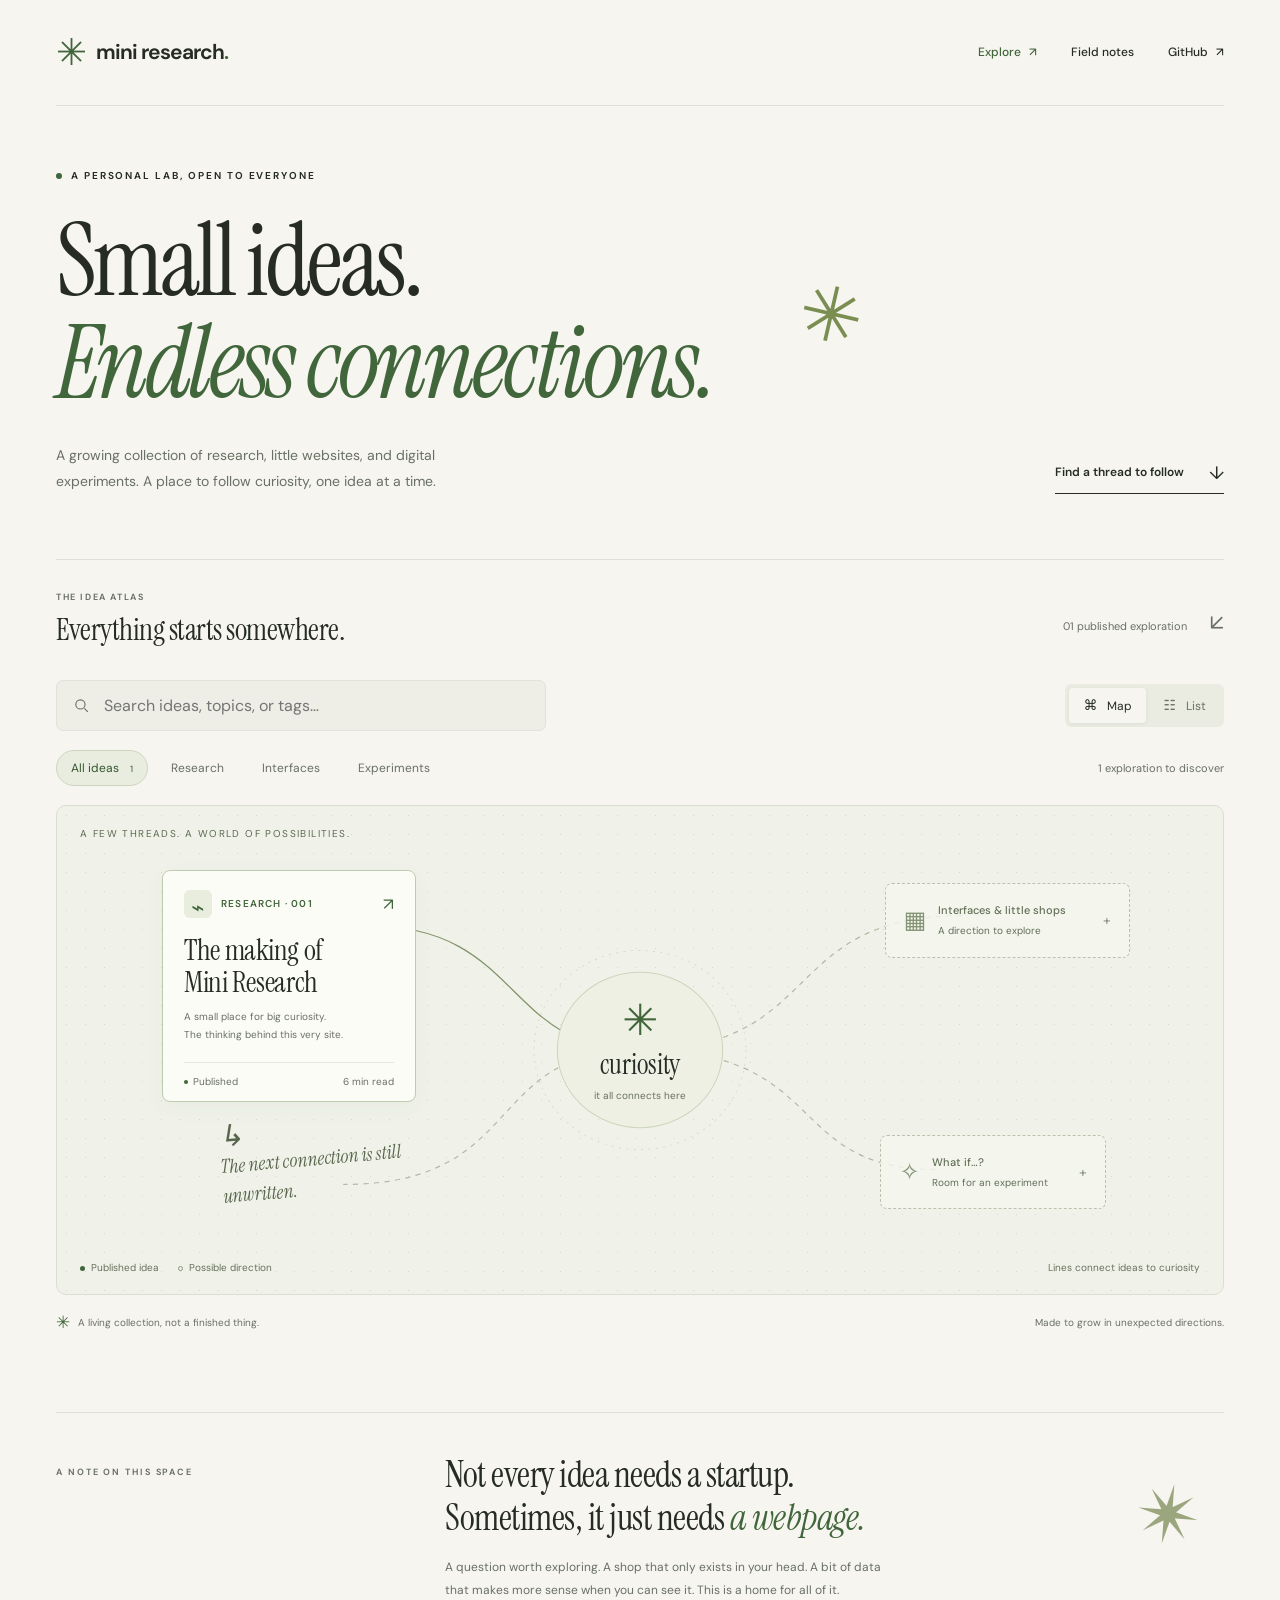
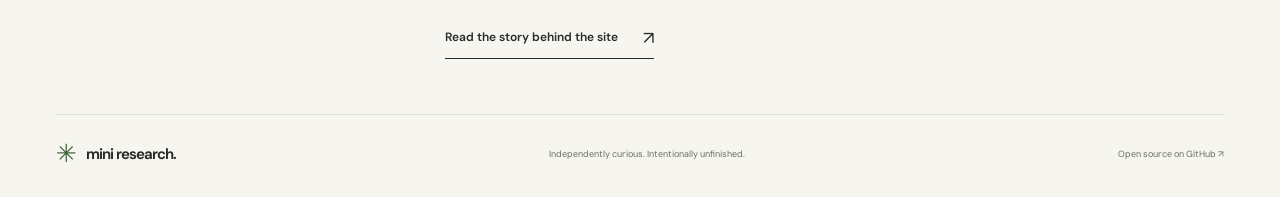
==== index.html @ 696f5e1e "Build Mini Research atlas and first field note" ====
<!doctype html>
<html lang="en">
<head>
  <meta charset="utf-8"><meta name="viewport" content="width=device-width, initial-scale=1">
  <meta name="description" content="An open field for small websites, research, and digital experiments. Follow an idea and see where it leads.">
  <meta name="theme-color" content="#f6f5ef">
  <title>Mini Research — An open field for ideas</title>
  <link rel="icon" href="assets/favicon.svg" type="image/svg+xml">
  <link rel="stylesheet" href="assets/style.css">
  <script src="assets/app.js" defer></script>
</head>
<body>
  <a class="skip-link" href="#explore">Skip to projects</a>
  <header class="site-header wrap">
    <a class="wordmark" href="./" aria-label="Mini Research home"><span class="brand-symbol" aria-hidden="true">✳</span> mini research<span class="wordmark-dot">.</span></a>
    <nav aria-label="Main navigation"><a class="active" href="#explore">Explore <span>↗</span></a><a href="research/">Field notes</a><a href="https://github.com/x-does/mini_research">GitHub <span>↗</span></a></nav>
  </header>
  <main>
    <section class="hero wrap" aria-labelledby="hero-title">
      <div class="eyebrow"><span class="status-dot"></span> A PERSONAL LAB, OPEN TO EVERYONE</div>
      <h1 id="hero-title">Small ideas.<br><em>Endless connections.</em><span class="title-star" aria-hidden="true">✳</span></h1>
      <div class="hero-bottom"><p>A growing collection of research, little websites, and digital<br class="desktop-break"> experiments. A place to follow curiosity, one idea at a time.</p><a class="text-link" href="#explore">Find a thread to follow <span>↓</span></a></div>
    </section>
    <section class="explore wrap" id="explore" aria-labelledby="explore-title">
      <div class="section-top"><div><span class="eyebrow">THE IDEA ATLAS</span><h2 id="explore-title">Everything starts somewhere.</h2></div><span class="collection-count">01 published exploration <span aria-hidden="true">↙</span></span></div>
      <div class="toolbar" hidden id="toolbar">
        <label class="search-box"><svg viewBox="0 0 24 24" aria-hidden="true"><circle cx="10.5" cy="10.5" r="6.5"/><path d="m16 16 5 5"/></svg><input id="search" type="search" placeholder="Search ideas, topics, or tags…" aria-label="Search projects"></label>
        <div class="view-switch" role="group" aria-label="Project view"><button type="button" data-view="map" aria-pressed="true"><span aria-hidden="true">⌘</span> Map</button><button type="button" data-view="list" aria-pressed="false"><span aria-hidden="true">☷</span> List</button></div>
      </div>
      <div class="filter-row" id="filters" hidden><div class="filters" role="group" aria-label="Filter by category"><button data-filter="all" aria-pressed="true">All ideas <span>1</span></button><button data-filter="research" aria-pressed="false">Research</button><button data-filter="interfaces" aria-pressed="false">Interfaces</button><button data-filter="experiments" aria-pressed="false">Experiments</button></div><span class="result-count" id="result-count" role="status" aria-live="polite">1 exploration to discover</span></div>
      <div class="atlas" id="atlas">
        <div class="map-decoration" aria-hidden="true"><svg viewBox="0 0 1100 490" preserveAspectRatio="none"><path class="connection green" d="M550 245 C420 245 440 120 292 120"/><path class="connection" d="M550 245 C725 245 680 110 855 110"/><path class="connection" d="M550 245 C730 245 685 365 830 365"/><path class="connection" d="M550 245 C400 245 445 380 270 380"/><circle cx="550" cy="245" r="78" class="orbit"/><circle cx="550" cy="245" r="100" class="orbit outer"/></svg></div>
        <div class="map-label">A FEW THREADS. A WORLD OF POSSIBILITIES.</div>
        <div class="atlas-center" aria-hidden="true"><span>✳</span><strong>curiosity</strong><small>it all connects here</small></div>
        <article class="project-node" id="project-origin" data-category="research" data-search="the making of mini research design static github pages accessibility knowledge graph origin">
          <a class="project-link" href="research/"><div class="node-heading"><span class="node-icon" aria-hidden="true">⌁</span><span class="tag">RESEARCH · 001</span><span class="node-arrow" aria-hidden="true">↗</span></div><h3>The making of<br>Mini Research</h3><p>A small place for big curiosity.<br>The thinking behind this very site.</p><div class="node-footer"><span><span class="status-dot"></span> Published</span><span>6 min read</span></div></a>
        </article>
        <div class="future-node future-interface"><span class="future-icon" aria-hidden="true">▦</span><div><strong>Interfaces & little shops</strong><span>A direction to explore</span></div><span class="future-plus" aria-hidden="true">+</span></div>
        <div class="future-node future-experiment"><span class="future-icon" aria-hidden="true">✧</span><div><strong>What if…?</strong><span>Room for an experiment</span></div><span class="future-plus" aria-hidden="true">+</span></div>
        <div class="map-note"><span aria-hidden="true">↳</span> The next connection is still unwritten.</div>
        <div class="map-legend"><span><i class="live-dot"></i> Published idea</span><span><i class="future-dot"></i> Possible direction</span><span class="legend-edge">Lines connect ideas to curiosity</span></div>
      </div>
      <div class="empty-state" id="empty-state" hidden><span aria-hidden="true">⌕</span><h3>No threads found. Yet.</h3><p id="empty-description">This corner of the atlas is still waiting for its first idea.</p><button class="text-link" id="reset" type="button">Explore all ideas <span>↗</span></button></div>
      <noscript><p class="noscript-note">The research page is ready to explore above. Enable JavaScript to search or switch views.</p></noscript>
      <div class="atlas-caption"><span><span class="tiny-star" aria-hidden="true">✳</span> A living collection, not a finished thing.</span><span>Made to grow in unexpected directions.</span></div>
    </section>
    <section class="manifesto wrap" aria-labelledby="manifesto-title"><div class="eyebrow">A NOTE ON THIS SPACE</div><div><h2 id="manifesto-title">Not every idea needs a startup.<br>Sometimes, it just needs <em>a webpage.</em></h2><p>A question worth exploring. A shop that only exists in your head. A bit of data that makes more sense when you can see it. This is a home for all of it.</p><a class="text-link" href="research/">Read the story behind the site <span>↗</span></a></div><span class="manifesto-doodle" aria-hidden="true">✴</span></section>
  </main>
  <footer class="site-footer wrap"><a class="wordmark" href="./"><span class="brand-symbol" aria-hidden="true">✳</span> mini research.</a><span>Independently curious. Intentionally unfinished.</span><a href="https://github.com/x-does/mini_research">Open source on GitHub ↗</a></footer>
</body>
</html>
---- assets/style.css ----
@import url('https://fonts.googleapis.com/css2?family=DM+Sans:wght@400;450;500;550;600;650;700&family=Instrument+Serif:ital@0;1&display=swap');

:root{--paper:#f6f5ef;--ink:#262c25;--muted:#697064;--green:#41663b;--line:#dedfd5;--soft:#eceee4;--serif:'Instrument Serif',Georgia,serif;--sans:'DM Sans',system-ui,sans-serif;color-scheme:light}
*{box-sizing:border-box}html{scroll-behavior:smooth;scroll-padding-top:24px}body{margin:0;background:var(--paper);color:var(--ink);font-family:var(--sans);font-size:14px;line-height:1.6;-webkit-font-smoothing:antialiased}a{color:inherit;text-decoration:none}button,input{font:inherit}button{cursor:pointer}button,a,input{-webkit-tap-highlight-color:transparent}button:focus-visible,a:focus-visible,input:focus-visible{outline:3px solid var(--green);outline-offset:5px}button{color:inherit}[hidden]{display:none!important}::selection{background:#d9e5b7}.wrap{width:min(1240px,calc(100% - 112px));margin-inline:auto}.skip-link{position:absolute;top:-70px;left:16px;z-index:10;padding:12px;background:var(--ink);color:white}.skip-link:focus{top:12px}.site-header{height:106px;display:flex;align-items:center;justify-content:space-between;border-bottom:1px solid var(--line)}.wordmark{display:inline-flex;align-items:center;gap:10px;font-size:21px;font-weight:650;letter-spacing:-1px}.brand-symbol{font-size:37px;color:var(--green);line-height:1}.wordmark-dot{margin-left:-10px;color:var(--green)}nav{display:flex;align-items:center;gap:34px;font-size:12px;font-weight:500}nav a{padding:8px 0}nav a:hover,nav .active{color:var(--green)}nav span{margin-left:5px}.hero{padding-top:62px;padding-bottom:65px}.eyebrow{font-size:10px;font-weight:650;letter-spacing:1.9px;display:flex;gap:9px;align-items:center}.status-dot{display:inline-block;width:6px;height:6px;border-radius:50%;background:var(--green);flex:none}.hero h1{font-family:var(--serif);font-weight:400;font-size:clamp(65px,7.8vw,108px);line-height:1.02;letter-spacing:-3.6px;margin:27px 0 28px;position:relative;width:fit-content}.hero h1 em{font-weight:400;color:var(--green)}.title-star{position:absolute;font:76px var(--sans);color:#7a8e52;right:-145px;top:55px;transform:rotate(13deg)}.hero-bottom{display:flex;justify-content:space-between;align-items:flex-end}.hero-bottom p{margin:0;color:var(--muted);font-size:14px;line-height:1.85}.text-link{font-size:12px;font-weight:600;display:inline-flex;align-items:center;gap:25px;border:0;border-bottom:1px solid var(--ink);padding:0 0 6px;background:none}.text-link span{font-size:18px;font-weight:400}.text-link:hover{color:var(--green);border-color:var(--green)}.explore{border-top:1px solid var(--line);padding-top:30px}.section-top{display:flex;justify-content:space-between;align-items:center;margin-bottom:25px}.section-top .eyebrow{font-size:9px;color:var(--muted);letter-spacing:1.6px}h2{font-family:var(--serif);font-weight:400;font-size:30px;line-height:1.2;letter-spacing:-.5px;margin:7px 0}.collection-count{font-size:11px;color:var(--muted)}.collection-count span{margin-left:20px;font-size:22px}.toolbar{display:flex;gap:20px;align-items:center;justify-content:space-between}.search-box{background:#eeeee7;border:1px solid #e1e2d9;border-radius:7px;display:flex;align-items:center;gap:12px;padding:11px 16px;max-width:490px;flex:1}.search-box svg{width:17px;height:17px;fill:none;stroke:var(--muted);stroke-width:1.6;flex:none}.search-box input{background:none;border:0;outline:none;min-width:0;width:100%;font-size:12px;color:var(--ink)}.search-box:focus-within{outline:2px solid var(--green);outline-offset:2px}.search-box input:focus-visible{outline:none}.search-box kbd{font:11px var(--sans);border:1px solid #d5d7cc;padding:0 5px;border-radius:3px;color:var(--muted)}.view-switch{display:flex;background:#eaece2;border-radius:6px;padding:4px;gap:3px}.view-switch button{border:0;background:none;padding:6px 14px;border-radius:4px;font-size:11px;color:var(--muted)}.view-switch button span{margin-right:7px;font-size:14px}.view-switch button[aria-pressed=true]{background:var(--paper);box-shadow:0 1px 4px #26301b10;color:var(--ink)}.filter-row{display:flex;justify-content:space-between;align-items:center;margin:19px 0}.filters{display:flex;gap:8px;flex-wrap:wrap}.filters button{font-size:10px;border:1px solid transparent;background:none;border-radius:30px;padding:6px 14px;color:var(--muted)}.filters button[aria-pressed=true]{border-color:#cdd5bf;background:#e9eddf;color:#35552f}.filters button:hover{background:var(--soft)}.filters button span{margin-left:8px;font-size:9px}.result-count{font-size:10px;color:var(--muted)}.atlas{height:490px;position:relative;border:1px solid #dadfd0;border-radius:10px;overflow:hidden;background-color:#f0f2e9;background-image:radial-gradient(#abb79b65 .75px,transparent .75px);background-size:19px 19px}.map-decoration{position:absolute;inset:0;pointer-events:none}.map-decoration svg{height:100%;width:100%}.connection{stroke:#b3bba7;stroke-width:1.2;fill:none;stroke-dasharray:5 5}.connection.green{stroke:#84966c;stroke-dasharray:none}.orbit{fill:#edf0e3;stroke:#cdd6bd;stroke-width:1}.orbit.outer{fill:none;stroke-dasharray:2 5;opacity:.7}.map-label{position:absolute;left:23px;top:20px;font-size:8px;letter-spacing:1.4px;color:#6e7c61}.atlas-center{position:absolute;left:50%;top:50%;transform:translate(-50%,-50%);text-align:center;width:150px;pointer-events:none}.atlas-center>span{font-size:43px;color:var(--green);line-height:1.2}.atlas-center strong{display:block;font-family:var(--serif);font-size:28px;font-weight:400;line-height:1.3}.atlas-center small{font-size:8px;color:var(--muted)}.project-node{position:absolute;left:9%;top:64px;width:254px;border:1px solid #bfcbb1;border-radius:8px;background:#fcfcf6;box-shadow:0 6px 22px #3f52280a;transition:transform .2s,box-shadow .2s;z-index:1}.project-node:hover{transform:translateY(-4px);box-shadow:0 10px 25px #3f522815}.project-link{display:block;padding:19px 21px 0;border-radius:8px}.node-heading{display:flex;align-items:center;gap:9px}.node-icon{display:inline-grid;place-items:center;width:28px;height:28px;border-radius:6px;background:#e8edde;color:var(--green);font-size:22px}.tag{color:var(--green);font-size:8px;letter-spacing:1.2px;font-weight:600}.node-arrow{margin-left:auto;font-size:17px;color:var(--green)}.project-node h3{font:29px/1.08 var(--serif);letter-spacing:-.3px;margin:17px 0 10px}.project-node p{font-size:10px;line-height:1.8;color:var(--muted);margin:0 0 18px}.node-footer{border-top:1px solid #e5e8dd;display:flex;justify-content:space-between;font-size:8px;color:var(--muted);padding:11px 0}.node-footer>span:first-child{display:flex;gap:5px;align-items:center}.node-footer .status-dot{height:4px;width:4px}.future-node{position:absolute;display:flex;align-items:center;gap:12px;background:#f6f7efcf;border:1px dashed #b9c2ad;border-radius:7px;padding:17px 18px;width:245px;color:#626f56}.future-node strong{display:block;font-size:11px;font-weight:500}.future-node div>span{display:block;font-size:8px;margin-top:3px;color:#737d6b}.future-icon{font-size:24px;color:#849374}.future-plus{margin-left:auto;color:#86927c}.future-interface{right:8%;top:77px}.future-experiment{right:10%;bottom:85px;width:226px}.map-note{position:absolute;left:14%;bottom:91px;font-family:var(--serif);font-style:italic;font-size:19px;color:#738060;transform:rotate(-5deg);max-width:215px}.map-note>span{display:block;font-size:30px;line-height:1}.map-legend{position:absolute;bottom:18px;left:23px;right:23px;display:flex;gap:19px;font-size:8px;color:#66715c}.map-legend span{display:flex;gap:6px;align-items:center}.map-legend i{height:5px;width:5px;border-radius:50%}.live-dot{background:var(--green)}.future-dot{border:1px solid #879778}.map-legend .legend-edge{margin-left:auto}.atlas-caption{display:flex;justify-content:space-between;align-items:center;font-size:10px;color:var(--muted);margin-top:14px}.atlas-caption>span:first-child{display:flex;align-items:center;gap:8px}.tiny-star{font-size:17px;color:var(--green)}.atlas.list-view{height:auto;min-height:170px;background:none;border:0;overflow:visible}.list-view .map-decoration,.list-view .map-label,.list-view .atlas-center,.list-view .future-node,.list-view .map-note,.list-view .map-legend{display:none}.list-view .project-node{position:relative;inset:auto;width:100%;max-width:none}.list-view .project-link{padding:22px 25px;display:grid;grid-template-columns:180px 1fr 1fr;column-gap:20px;align-items:center}.list-view .project-node h3{font-size:28px;margin:0}.list-view .project-node p{margin:0}.list-view .node-footer{grid-column:2/4;margin-top:14px}.empty-state{padding:60px 20px;text-align:center;background:var(--soft);border-radius:9px;border:1px solid var(--line)}.empty-state>span{font-size:36px;color:var(--green)}.empty-state h3{font:32px var(--serif);margin:8px}.empty-state p{color:var(--muted);font-size:12px;margin-bottom:20px}.manifesto{margin-top:75px;padding:40px 0 55px;border-top:1px solid var(--line);display:grid;grid-template-columns:1fr 2fr;position:relative}.manifesto>.eyebrow{align-self:start;margin-top:12px;font-size:9px;color:var(--muted)}.manifesto h2{font-size:36px;line-height:1.2;margin:0 0 17px}.manifesto h2 em{color:var(--green)}.manifesto p{font-size:12px;color:var(--muted);max-width:440px;line-height:1.9;margin-bottom:22px}.manifesto-doodle{position:absolute;right:22px;top:39px;font-size:80px;color:#9ba67f;transform:rotate(12deg)}.site-footer{border-top:1px solid var(--line);padding:26px 0 31px;display:flex;align-items:center;justify-content:space-between;color:var(--muted);font-size:9px}.site-footer .wordmark{font-size:15px;color:var(--ink)}.site-footer .brand-symbol{font-size:25px}.noscript-note{font-size:12px;color:var(--muted)}
/* Field notes */
.article-header{max-width:820px;padding-top:45px}.breadcrumb{font-size:11px;color:var(--muted);display:flex;gap:12px;margin-bottom:45px}.breadcrumb a{text-decoration:underline;text-underline-offset:4px}.article-header h1{font:clamp(52px,6vw,83px)/1.04 var(--serif);letter-spacing:-2px;margin:20px 0}.article-header h1 em{color:var(--green)}.article-deck{font-size:17px;line-height:1.8;color:var(--muted);max-width:650px}.article-meta{display:flex;gap:18px;align-items:center;font-size:10px;color:var(--muted);padding:15px 0 30px;border-bottom:1px solid var(--line)}.article-layout{display:grid;grid-template-columns:210px minmax(0,700px);gap:65px;padding:45px 0 65px}.toc{font-size:11px;position:sticky;top:30px;align-self:start}.toc strong{font-size:9px;letter-spacing:1.3px;display:block;margin-bottom:15px}.toc a{display:block;color:var(--muted);padding:6px 0}.toc a:hover{color:var(--green)}.prose{font-size:14px;line-height:1.95}.prose section{margin-bottom:38px;scroll-margin-top:30px}.prose h2{font-size:35px;margin:0 0 15px}.prose h3{font-size:15px;margin:22px 0 6px}.prose p{color:#555f50;margin:0 0 16px}.prose a{color:var(--green);text-decoration:underline;text-underline-offset:3px}.prose ul,.prose ol{padding-left:21px;color:#555f50}.prose li{padding-left:3px;margin:7px 0}.prose code{font-size:12px;background:#e9ecdf;padding:3px 5px;border-radius:3px;overflow-wrap:anywhere}.note-box{padding:22px 25px;background:#e9edde;border-left:3px solid #788d56;border-radius:0 7px 7px 0;margin:25px 0}.note-box .eyebrow{margin-bottom:10px}.note-box p:last-child{margin-bottom:0}.decision-grid{display:grid;grid-template-columns:1fr 1fr;gap:13px;margin:24px 0}.decision-grid>div{border:1px solid var(--line);border-radius:7px;padding:18px}.decision-grid h3{margin:0 0 7px}.decision-grid p{font-size:12px;margin:0}.article-end{border-top:1px solid var(--line);padding-top:25px;margin-top:35px}.article-end .text-link{text-decoration:none}
.map-label{color:#5c6a50;font-size:10px}.future-node div>span{color:#626e58;font-size:10px}.map-note{color:#58664b}.atlas-center small{font-size:10px}.tag,.node-footer,.map-legend{font-size:10px}
@media(min-width:1500px){.hero{padding-top:75px}.hero h1{font-size:115px}}
@media(max-width:1050px){.wrap{width:calc(100% - 64px)}.title-star{right:-100px;font-size:60px}.project-node{left:5%;width:235px}.future-interface{right:4%;width:220px}.future-experiment{right:5%;width:210px}.atlas-center{left:51%}.manifesto-doodle{display:none}.article-layout{grid-template-columns:170px minmax(0,1fr);gap:35px}}
@media(max-width:760px){.wrap{width:calc(100% - 40px)}.site-header{height:80px}.wordmark{font-size:18px}.brand-symbol{font-size:30px}nav{gap:19px;font-size:10px}nav a:first-child{display:none}.hero{padding-top:42px;padding-bottom:40px}.eyebrow{font-size:8px;letter-spacing:1.4px}.hero h1{font-size:clamp(52px,9.5vw,72px);letter-spacing:-2px;margin:24px 0}.title-star{font-size:37px;right:-45px;top:5px}.hero-bottom{display:block}.hero-bottom p{font-size:12px}.hero-bottom .text-link{margin-top:22px}.desktop-break{display:none}.section-top{align-items:flex-end;gap:15px}.section-top h2{font-size:27px}.collection-count{font-size:9px;max-width:90px;text-align:right}.collection-count span{display:none}.search-box{max-width:none;padding:10px 12px}.search-box kbd{display:none}.view-switch button{padding:5px 10px}.view-switch button span{display:none}.toolbar{gap:10px}.filter-row{display:block}.filters{gap:0}.filters button{padding:6px 11px}.result-count{display:block;margin-top:12px}.atlas{height:650px}.map-decoration{display:none}.atlas-center{left:50%;top:50%;background:#e5ebd8;border:1px solid #c6d0b6;border-radius:50%;width:135px;height:135px;padding-top:10px}.atlas-center:before,.atlas-center:after{content:'';position:absolute;width:1px;height:60px;background:#acbb95;left:50%;bottom:100%;z-index:-1}.atlas-center:after{bottom:auto;top:100%}.project-node{left:50%;top:51px;transform:translateX(-50%);width:255px}.project-node:hover{transform:translate(-50%,-3px)}.project-node h3{font-size:26px;margin:10px 0}.project-node p{margin-bottom:10px}.future-interface{top:auto;bottom:102px;right:auto;left:50%;transform:translateX(-50%);width:255px;padding:12px 15px}.future-experiment{bottom:32px;right:auto;left:50%;transform:translateX(-50%);width:255px;padding:12px 15px}.map-label{font-size:7px;left:15px;top:16px}.map-note,.map-legend{display:none}.atlas-caption{font-size:9px}.atlas-caption>span:last-child{display:none}.list-view .project-node{left:auto;transform:none}.list-view .project-node:hover{transform:translateY(-3px)}.list-view .project-link{display:block;padding:20px}.list-view .project-node h3{margin:12px 0}.list-view .node-footer{margin-top:15px}.manifesto{margin-top:45px;display:block;padding-top:25px;padding-bottom:35px}.manifesto>.eyebrow{margin-bottom:20px}.manifesto h2{font-size:31px}.site-footer{gap:20px;flex-wrap:wrap}.site-footer>span{order:3;flex-basis:100%}.article-header{padding-top:25px}.breadcrumb{margin-bottom:30px}.article-header h1{font-size:55px}.article-deck{font-size:15px}.article-layout{display:block;padding-top:25px}.toc{position:static;border-bottom:1px solid var(--line);padding-bottom:20px;margin-bottom:30px}.toc a{display:inline-block;margin-right:17px}.prose h2{font-size:31px}.decision-grid{grid-template-columns:1fr}}
@media(max-width:760px){.map-label{font-size:9px}}
@media(max-width:480px){.hero h1{font-size:10vw;letter-spacing:-1.3px}.title-star{right:-29px;font-size:27px;top:0}.wordmark{font-size:16px}.site-header nav{gap:14px}.search-box input{font-size:11px}.view-switch button{padding:6px 8px}.section-top h2{font-size:25px}.article-header h1{font-size:47px}}
.filters button{font-size:12px;min-height:36px}.view-switch button{font-size:12px;min-height:34px}.search-box input{font-size:16px}.result-count{font-size:11px}
@media(prefers-reduced-motion:reduce){html{scroll-behavior:auto}*,*:before,*:after{transition:none!important}}
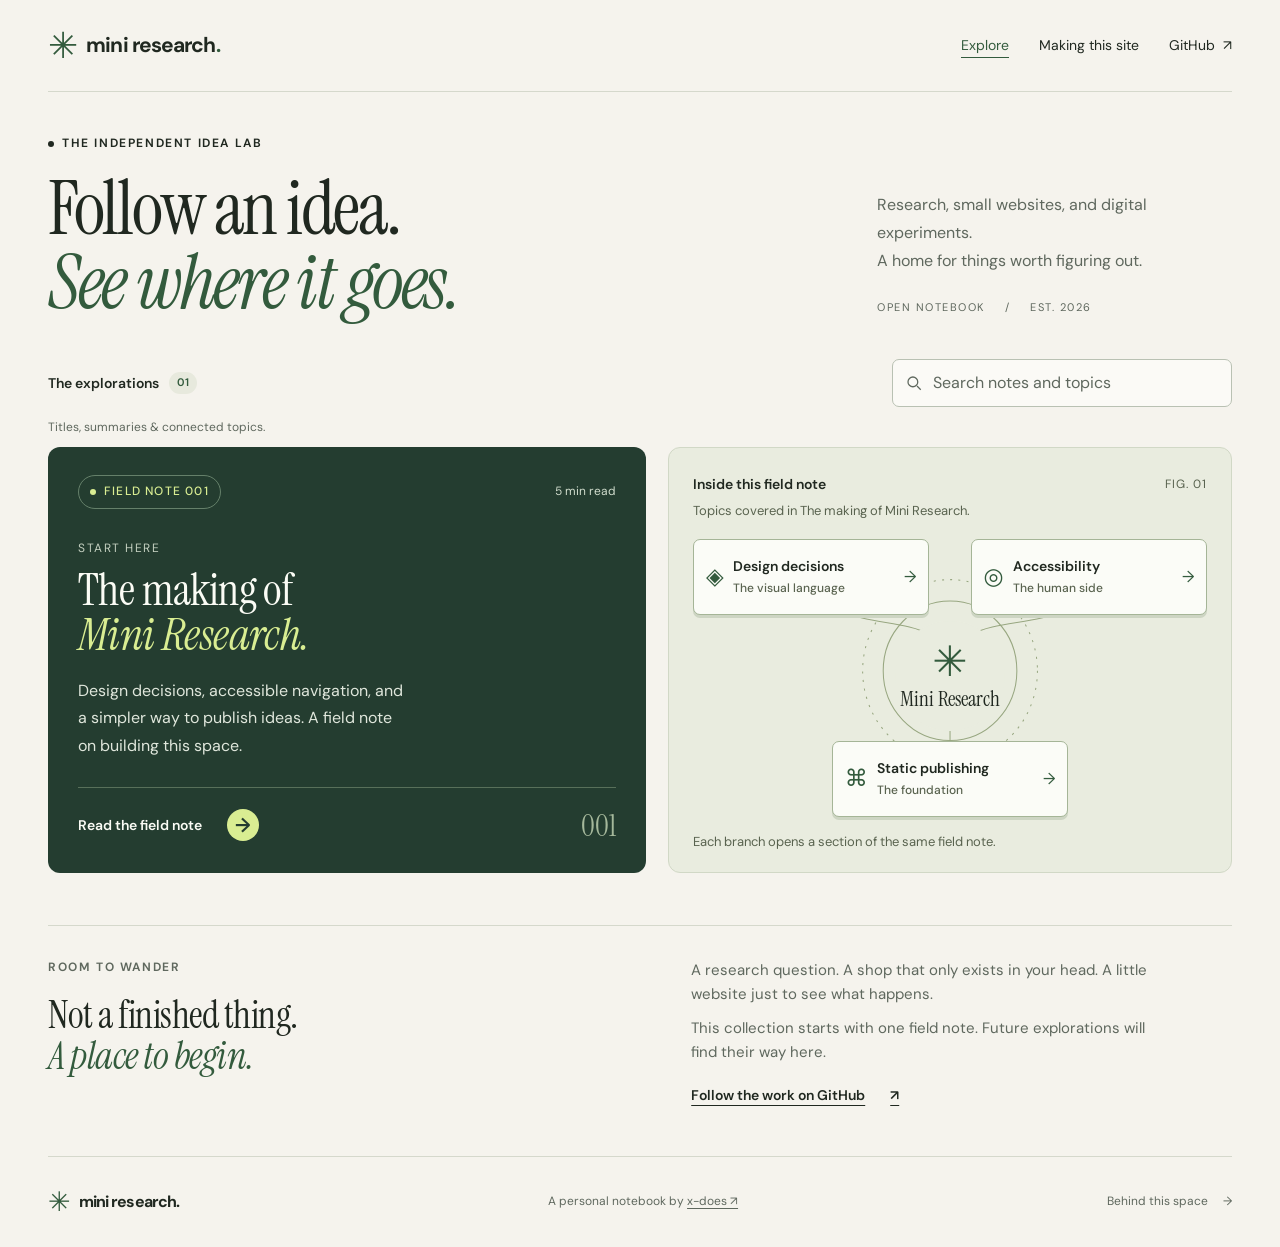
==== commit d649aba4: "Redesign exploration landing and connected reading experience" ====
--- a/index.html
+++ b/index.html
@@ -1,51 +1,58 @@
 <!doctype html>
 <html lang="en">
 <head>
-  <meta charset="utf-8"><meta name="viewport" content="width=device-width, initial-scale=1">
-  <meta name="description" content="An open field for small websites, research, and digital experiments. Follow an idea and see where it leads.">
-  <meta name="theme-color" content="#f6f5ef">
-  <title>Mini Research — An open field for ideas</title>
+  <meta charset="utf-8">
+  <meta name="viewport" content="width=device-width, initial-scale=1">
+  <meta name="description" content="A personal collection of research, small websites, and digital experiments. Start with the story of how this space was built.">
+  <meta name="theme-color" content="#f5f3ed">
+  <title>Mini Research — Follow an idea.</title>
   <link rel="icon" href="assets/favicon.svg" type="image/svg+xml">
   <link rel="stylesheet" href="assets/style.css">
   <script src="assets/app.js" defer></script>
 </head>
 <body>
-  <a class="skip-link" href="#explore">Skip to projects</a>
+  <a class="skip-link" href="#explore">Skip to explorations</a>
   <header class="site-header wrap">
-    <a class="wordmark" href="./" aria-label="Mini Research home"><span class="brand-symbol" aria-hidden="true">✳</span> mini research<span class="wordmark-dot">.</span></a>
-    <nav aria-label="Main navigation"><a class="active" href="#explore">Explore <span>↗</span></a><a href="research/">Field notes</a><a href="https://github.com/x-does/mini_research">GitHub <span>↗</span></a></nav>
+    <a class="wordmark" href="./" aria-label="Mini Research home"><span class="brand-symbol" aria-hidden="true">✳</span> mini research<span class="brand-period">.</span></a>
+    <nav aria-label="Main navigation"><a href="#explore" aria-current="page">Explore</a><a href="research/">Making this site</a><a class="github-link" href="https://github.com/x-does/mini_research">GitHub <span aria-hidden="true">↗</span></a></nav>
   </header>
   <main>
     <section class="hero wrap" aria-labelledby="hero-title">
-      <div class="eyebrow"><span class="status-dot"></span> A PERSONAL LAB, OPEN TO EVERYONE</div>
-      <h1 id="hero-title">Small ideas.<br><em>Endless connections.</em><span class="title-star" aria-hidden="true">✳</span></h1>
-      <div class="hero-bottom"><p>A growing collection of research, little websites, and digital<br class="desktop-break"> experiments. A place to follow curiosity, one idea at a time.</p><a class="text-link" href="#explore">Find a thread to follow <span>↓</span></a></div>
+      <div><p class="eyebrow"><span class="status-dot"></span> THE INDEPENDENT IDEA LAB</p><h1 id="hero-title">Follow an idea.<br><em>See where it goes.</em></h1></div>
+      <div class="hero-aside"><p>Research, small websites, and digital experiments.<span class="hero-extra"><br> A home for things worth figuring out.</span></p><span class="edition">OPEN NOTEBOOK <span aria-hidden="true">/</span> EST. 2026</span></div>
     </section>
     <section class="explore wrap" id="explore" aria-labelledby="explore-title">
-      <div class="section-top"><div><span class="eyebrow">THE IDEA ATLAS</span><h2 id="explore-title">Everything starts somewhere.</h2></div><span class="collection-count">01 published exploration <span aria-hidden="true">↙</span></span></div>
-      <div class="toolbar" hidden id="toolbar">
-        <label class="search-box"><svg viewBox="0 0 24 24" aria-hidden="true"><circle cx="10.5" cy="10.5" r="6.5"/><path d="m16 16 5 5"/></svg><input id="search" type="search" placeholder="Search ideas, topics, or tags…" aria-label="Search projects"></label>
-        <div class="view-switch" role="group" aria-label="Project view"><button type="button" data-view="map" aria-pressed="true"><span aria-hidden="true">⌘</span> Map</button><button type="button" data-view="list" aria-pressed="false"><span aria-hidden="true">☷</span> List</button></div>
+      <div class="collection-bar"><h2 id="explore-title">The explorations <span class="count-badge">01</span></h2><div class="search-controls" id="search-controls" role="search" aria-label="Search explorations" hidden><div class="search-box"><svg viewBox="0 0 24 24" aria-hidden="true"><circle cx="10.5" cy="10.5" r="6.5"/><path d="m16 16 5 5"/></svg><label class="sr-only" for="search">Search notes and topics</label><input id="search" type="search" placeholder="Search notes and topics" autocomplete="off" aria-controls="results section-results"><button id="clear-search" type="button" hidden aria-label="Clear search">×</button></div></div></div>
+      <p class="search-status" id="result-count" role="status" aria-live="polite" hidden></p>
+      <p class="search-scope" id="search-scope" hidden>Titles, summaries & connected topics.</p>
+      <nav class="section-results" id="section-results" aria-label="Matching sections" hidden></nav>
+      <div class="feature-layout" id="results">
+        <article class="project-card" data-search="making mini research design decisions accessibility keyboard navigation static publishing github pages site architecture" id="project-origin">
+          <a class="feature-link" href="research/" aria-labelledby="feature-title" aria-describedby="feature-description feature-action">
+            <div class="feature-top"><span class="pill"><span class="status-dot"></span> FIELD NOTE 001</span><span class="feature-time">5 min read</span></div>
+            <div class="feature-content"><span class="feature-kicker">START HERE</span><h3 id="feature-title">The making of<br><em>Mini Research.</em></h3><p id="feature-description">Design decisions, accessible navigation, and a simpler way to publish ideas. A field note on building this space.</p></div>
+            <div class="feature-bottom"><span id="feature-action">Read the field note <span aria-hidden="true">→</span></span><span class="feature-number" aria-hidden="true">001</span></div>
+            <svg class="feature-art" viewBox="0 0 260 260" aria-hidden="true"><g fill="none" stroke="currentColor"><circle cx="130" cy="130" r="100"/><ellipse cx="130" cy="130" rx="100" ry="38" transform="rotate(-40 130 130)"/><ellipse cx="130" cy="130" rx="100" ry="38" transform="rotate(40 130 130)"/><ellipse cx="130" cy="130" rx="38" ry="100"/><path d="M30 130h200M130 30v200"/></g><circle cx="130" cy="130" r="9" fill="currentColor"/></svg>
+          </a>
+        </article>
+        <aside class="topic-map" aria-labelledby="map-title">
+          <div class="map-heading"><h3 id="map-title">Inside this field note</h3><span class="map-index" aria-hidden="true">FIG. 01</span></div>
+          <p class="map-description" id="topic-context">Topics covered in The making of Mini Research.</p>
+          <div class="topic-canvas">
+            <svg class="map-lines" viewBox="0 0 500 280" preserveAspectRatio="none" aria-hidden="true"><path d="M250 135 C250 65 125 115 125 45M250 135 C250 65 380 115 380 45M250 135 V225"/><circle cx="250" cy="135" r="65"/><circle cx="250" cy="135" r="85" stroke-dasharray="2 6"/></svg>
+            <a class="topic-node topic-design" href="research/#decisions" data-project="project-origin" data-search="design decisions visual language typography fonts contrast interface" aria-describedby="topic-context"><span class="topic-icon" aria-hidden="true">◈</span><span>Design decisions<small>The visual language</small></span><span class="topic-arrow" aria-hidden="true">→</span></a>
+            <a class="topic-node topic-access" href="research/#accessibility" data-project="project-origin" data-search="accessibility human side keyboard navigation focus search reduced motion" aria-describedby="topic-context"><span class="topic-icon" aria-hidden="true">◎</span><span>Accessibility<small>The human side</small></span><span class="topic-arrow" aria-hidden="true">→</span></a>
+            <div class="map-center" aria-hidden="true"><span>✳</span><strong>Mini Research</strong></div>
+            <a class="topic-node topic-publish" href="research/#foundation" data-project="project-origin" data-search="static publishing foundation github pages hosting html css javascript architecture" aria-describedby="topic-context"><span class="topic-icon" aria-hidden="true">⌘</span><span>Static publishing<small>The foundation</small></span><span class="topic-arrow" aria-hidden="true">→</span></a>
+          </div>
+          <p class="map-caption" id="map-caption"><span aria-hidden="true">↳</span> Each branch opens a section of the same field note.</p>
+        </aside>
       </div>
-      <div class="filter-row" id="filters" hidden><div class="filters" role="group" aria-label="Filter by category"><button data-filter="all" aria-pressed="true">All ideas <span>1</span></button><button data-filter="research" aria-pressed="false">Research</button><button data-filter="interfaces" aria-pressed="false">Interfaces</button><button data-filter="experiments" aria-pressed="false">Experiments</button></div><span class="result-count" id="result-count" role="status" aria-live="polite">1 exploration to discover</span></div>
-      <div class="atlas" id="atlas">
-        <div class="map-decoration" aria-hidden="true"><svg viewBox="0 0 1100 490" preserveAspectRatio="none"><path class="connection green" d="M550 245 C420 245 440 120 292 120"/><path class="connection" d="M550 245 C725 245 680 110 855 110"/><path class="connection" d="M550 245 C730 245 685 365 830 365"/><path class="connection" d="M550 245 C400 245 445 380 270 380"/><circle cx="550" cy="245" r="78" class="orbit"/><circle cx="550" cy="245" r="100" class="orbit outer"/></svg></div>
-        <div class="map-label">A FEW THREADS. A WORLD OF POSSIBILITIES.</div>
-        <div class="atlas-center" aria-hidden="true"><span>✳</span><strong>curiosity</strong><small>it all connects here</small></div>
-        <article class="project-node" id="project-origin" data-category="research" data-search="the making of mini research design static github pages accessibility knowledge graph origin">
-          <a class="project-link" href="research/"><div class="node-heading"><span class="node-icon" aria-hidden="true">⌁</span><span class="tag">RESEARCH · 001</span><span class="node-arrow" aria-hidden="true">↗</span></div><h3>The making of<br>Mini Research</h3><p>A small place for big curiosity.<br>The thinking behind this very site.</p><div class="node-footer"><span><span class="status-dot"></span> Published</span><span>6 min read</span></div></a>
-        </article>
-        <div class="future-node future-interface"><span class="future-icon" aria-hidden="true">▦</span><div><strong>Interfaces & little shops</strong><span>A direction to explore</span></div><span class="future-plus" aria-hidden="true">+</span></div>
-        <div class="future-node future-experiment"><span class="future-icon" aria-hidden="true">✧</span><div><strong>What if…?</strong><span>Room for an experiment</span></div><span class="future-plus" aria-hidden="true">+</span></div>
-        <div class="map-note"><span aria-hidden="true">↳</span> The next connection is still unwritten.</div>
-        <div class="map-legend"><span><i class="live-dot"></i> Published idea</span><span><i class="future-dot"></i> Possible direction</span><span class="legend-edge">Lines connect ideas to curiosity</span></div>
-      </div>
-      <div class="empty-state" id="empty-state" hidden><span aria-hidden="true">⌕</span><h3>No threads found. Yet.</h3><p id="empty-description">This corner of the atlas is still waiting for its first idea.</p><button class="text-link" id="reset" type="button">Explore all ideas <span>↗</span></button></div>
-      <noscript><p class="noscript-note">The research page is ready to explore above. Enable JavaScript to search or switch views.</p></noscript>
-      <div class="atlas-caption"><span><span class="tiny-star" aria-hidden="true">✳</span> A living collection, not a finished thing.</span><span>Made to grow in unexpected directions.</span></div>
+      <div class="empty-state" id="empty-state" hidden><span class="empty-icon" aria-hidden="true">⌕</span><h3>No matching explorations.</h3><p id="empty-description"></p><button id="reset" type="button" class="button-primary">Show all explorations <span aria-hidden="true">→</span></button></div>
+      <noscript><p class="supporting-note">All published explorations are shown. Search is available with JavaScript enabled.</p></noscript>
     </section>
-    <section class="manifesto wrap" aria-labelledby="manifesto-title"><div class="eyebrow">A NOTE ON THIS SPACE</div><div><h2 id="manifesto-title">Not every idea needs a startup.<br>Sometimes, it just needs <em>a webpage.</em></h2><p>A question worth exploring. A shop that only exists in your head. A bit of data that makes more sense when you can see it. This is a home for all of it.</p><a class="text-link" href="research/">Read the story behind the site <span>↗</span></a></div><span class="manifesto-doodle" aria-hidden="true">✴</span></section>
+    <section class="next-section wrap" aria-labelledby="next-title"><div class="next-intro"><p class="eyebrow">ROOM TO WANDER</p><h2 id="next-title">Not a finished thing.<br><em>A place to begin.</em></h2></div><div class="next-copy"><p>A research question. A shop that only exists in your head. A little website just to see what happens.</p><p>This collection starts with one field note. Future explorations will find their way here.</p><a class="text-link" href="https://github.com/x-does/mini_research">Follow the work on GitHub <span aria-hidden="true">↗</span></a></div></section>
   </main>
-  <footer class="site-footer wrap"><a class="wordmark" href="./"><span class="brand-symbol" aria-hidden="true">✳</span> mini research.</a><span>Independently curious. Intentionally unfinished.</span><a href="https://github.com/x-does/mini_research">Open source on GitHub ↗</a></footer>
+    <footer class="site-footer wrap"><a class="wordmark" href="./"><span class="brand-symbol" aria-hidden="true">✳</span> mini research.</a><span>A personal notebook by <a href="https://github.com/x-does">x-does ↗</a></span><a href="research/">Behind this space <span aria-hidden="true">→</span></a></footer>
 </body>
 </html>
--- a/assets/style.css
+++ b/assets/style.css
@@ -1,14 +1,35 @@
-@import url('https://fonts.googleapis.com/css2?family=DM+Sans:wght@400;450;500;550;600;650;700&family=Instrument+Serif:ital@0;1&display=swap');
+@import url('https://fonts.googleapis.com/css2?family=DM+Sans:wght@400;500;600;650;700&family=Instrument+Serif:ital@0;1&display=swap');
 
-:root{--paper:#f6f5ef;--ink:#262c25;--muted:#697064;--green:#41663b;--line:#dedfd5;--soft:#eceee4;--serif:'Instrument Serif',Georgia,serif;--sans:'DM Sans',system-ui,sans-serif;color-scheme:light}
-*{box-sizing:border-box}html{scroll-behavior:smooth;scroll-padding-top:24px}body{margin:0;background:var(--paper);color:var(--ink);font-family:var(--sans);font-size:14px;line-height:1.6;-webkit-font-smoothing:antialiased}a{color:inherit;text-decoration:none}button,input{font:inherit}button{cursor:pointer}button,a,input{-webkit-tap-highlight-color:transparent}button:focus-visible,a:focus-visible,input:focus-visible{outline:3px solid var(--green);outline-offset:5px}button{color:inherit}[hidden]{display:none!important}::selection{background:#d9e5b7}.wrap{width:min(1240px,calc(100% - 112px));margin-inline:auto}.skip-link{position:absolute;top:-70px;left:16px;z-index:10;padding:12px;background:var(--ink);color:white}.skip-link:focus{top:12px}.site-header{height:106px;display:flex;align-items:center;justify-content:space-between;border-bottom:1px solid var(--line)}.wordmark{display:inline-flex;align-items:center;gap:10px;font-size:21px;font-weight:650;letter-spacing:-1px}.brand-symbol{font-size:37px;color:var(--green);line-height:1}.wordmark-dot{margin-left:-10px;color:var(--green)}nav{display:flex;align-items:center;gap:34px;font-size:12px;font-weight:500}nav a{padding:8px 0}nav a:hover,nav .active{color:var(--green)}nav span{margin-left:5px}.hero{padding-top:62px;padding-bottom:65px}.eyebrow{font-size:10px;font-weight:650;letter-spacing:1.9px;display:flex;gap:9px;align-items:center}.status-dot{display:inline-block;width:6px;height:6px;border-radius:50%;background:var(--green);flex:none}.hero h1{font-family:var(--serif);font-weight:400;font-size:clamp(65px,7.8vw,108px);line-height:1.02;letter-spacing:-3.6px;margin:27px 0 28px;position:relative;width:fit-content}.hero h1 em{font-weight:400;color:var(--green)}.title-star{position:absolute;font:76px var(--sans);color:#7a8e52;right:-145px;top:55px;transform:rotate(13deg)}.hero-bottom{display:flex;justify-content:space-between;align-items:flex-end}.hero-bottom p{margin:0;color:var(--muted);font-size:14px;line-height:1.85}.text-link{font-size:12px;font-weight:600;display:inline-flex;align-items:center;gap:25px;border:0;border-bottom:1px solid var(--ink);padding:0 0 6px;background:none}.text-link span{font-size:18px;font-weight:400}.text-link:hover{color:var(--green);border-color:var(--green)}.explore{border-top:1px solid var(--line);padding-top:30px}.section-top{display:flex;justify-content:space-between;align-items:center;margin-bottom:25px}.section-top .eyebrow{font-size:9px;color:var(--muted);letter-spacing:1.6px}h2{font-family:var(--serif);font-weight:400;font-size:30px;line-height:1.2;letter-spacing:-.5px;margin:7px 0}.collection-count{font-size:11px;color:var(--muted)}.collection-count span{margin-left:20px;font-size:22px}.toolbar{display:flex;gap:20px;align-items:center;justify-content:space-between}.search-box{background:#eeeee7;border:1px solid #e1e2d9;border-radius:7px;display:flex;align-items:center;gap:12px;padding:11px 16px;max-width:490px;flex:1}.search-box svg{width:17px;height:17px;fill:none;stroke:var(--muted);stroke-width:1.6;flex:none}.search-box input{background:none;border:0;outline:none;min-width:0;width:100%;font-size:12px;color:var(--ink)}.search-box:focus-within{outline:2px solid var(--green);outline-offset:2px}.search-box input:focus-visible{outline:none}.search-box kbd{font:11px var(--sans);border:1px solid #d5d7cc;padding:0 5px;border-radius:3px;color:var(--muted)}.view-switch{display:flex;background:#eaece2;border-radius:6px;padding:4px;gap:3px}.view-switch button{border:0;background:none;padding:6px 14px;border-radius:4px;font-size:11px;color:var(--muted)}.view-switch button span{margin-right:7px;font-size:14px}.view-switch button[aria-pressed=true]{background:var(--paper);box-shadow:0 1px 4px #26301b10;color:var(--ink)}.filter-row{display:flex;justify-content:space-between;align-items:center;margin:19px 0}.filters{display:flex;gap:8px;flex-wrap:wrap}.filters button{font-size:10px;border:1px solid transparent;background:none;border-radius:30px;padding:6px 14px;color:var(--muted)}.filters button[aria-pressed=true]{border-color:#cdd5bf;background:#e9eddf;color:#35552f}.filters button:hover{background:var(--soft)}.filters button span{margin-left:8px;font-size:9px}.result-count{font-size:10px;color:var(--muted)}.atlas{height:490px;position:relative;border:1px solid #dadfd0;border-radius:10px;overflow:hidden;background-color:#f0f2e9;background-image:radial-gradient(#abb79b65 .75px,transparent .75px);background-size:19px 19px}.map-decoration{position:absolute;inset:0;pointer-events:none}.map-decoration svg{height:100%;width:100%}.connection{stroke:#b3bba7;stroke-width:1.2;fill:none;stroke-dasharray:5 5}.connection.green{stroke:#84966c;stroke-dasharray:none}.orbit{fill:#edf0e3;stroke:#cdd6bd;stroke-width:1}.orbit.outer{fill:none;stroke-dasharray:2 5;opacity:.7}.map-label{position:absolute;left:23px;top:20px;font-size:8px;letter-spacing:1.4px;color:#6e7c61}.atlas-center{position:absolute;left:50%;top:50%;transform:translate(-50%,-50%);text-align:center;width:150px;pointer-events:none}.atlas-center>span{font-size:43px;color:var(--green);line-height:1.2}.atlas-center strong{display:block;font-family:var(--serif);font-size:28px;font-weight:400;line-height:1.3}.atlas-center small{font-size:8px;color:var(--muted)}.project-node{position:absolute;left:9%;top:64px;width:254px;border:1px solid #bfcbb1;border-radius:8px;background:#fcfcf6;box-shadow:0 6px 22px #3f52280a;transition:transform .2s,box-shadow .2s;z-index:1}.project-node:hover{transform:translateY(-4px);box-shadow:0 10px 25px #3f522815}.project-link{display:block;padding:19px 21px 0;border-radius:8px}.node-heading{display:flex;align-items:center;gap:9px}.node-icon{display:inline-grid;place-items:center;width:28px;height:28px;border-radius:6px;background:#e8edde;color:var(--green);font-size:22px}.tag{color:var(--green);font-size:8px;letter-spacing:1.2px;font-weight:600}.node-arrow{margin-left:auto;font-size:17px;color:var(--green)}.project-node h3{font:29px/1.08 var(--serif);letter-spacing:-.3px;margin:17px 0 10px}.project-node p{font-size:10px;line-height:1.8;color:var(--muted);margin:0 0 18px}.node-footer{border-top:1px solid #e5e8dd;display:flex;justify-content:space-between;font-size:8px;color:var(--muted);padding:11px 0}.node-footer>span:first-child{display:flex;gap:5px;align-items:center}.node-footer .status-dot{height:4px;width:4px}.future-node{position:absolute;display:flex;align-items:center;gap:12px;background:#f6f7efcf;border:1px dashed #b9c2ad;border-radius:7px;padding:17px 18px;width:245px;color:#626f56}.future-node strong{display:block;font-size:11px;font-weight:500}.future-node div>span{display:block;font-size:8px;margin-top:3px;color:#737d6b}.future-icon{font-size:24px;color:#849374}.future-plus{margin-left:auto;color:#86927c}.future-interface{right:8%;top:77px}.future-experiment{right:10%;bottom:85px;width:226px}.map-note{position:absolute;left:14%;bottom:91px;font-family:var(--serif);font-style:italic;font-size:19px;color:#738060;transform:rotate(-5deg);max-width:215px}.map-note>span{display:block;font-size:30px;line-height:1}.map-legend{position:absolute;bottom:18px;left:23px;right:23px;display:flex;gap:19px;font-size:8px;color:#66715c}.map-legend span{display:flex;gap:6px;align-items:center}.map-legend i{height:5px;width:5px;border-radius:50%}.live-dot{background:var(--green)}.future-dot{border:1px solid #879778}.map-legend .legend-edge{margin-left:auto}.atlas-caption{display:flex;justify-content:space-between;align-items:center;font-size:10px;color:var(--muted);margin-top:14px}.atlas-caption>span:first-child{display:flex;align-items:center;gap:8px}.tiny-star{font-size:17px;color:var(--green)}.atlas.list-view{height:auto;min-height:170px;background:none;border:0;overflow:visible}.list-view .map-decoration,.list-view .map-label,.list-view .atlas-center,.list-view .future-node,.list-view .map-note,.list-view .map-legend{display:none}.list-view .project-node{position:relative;inset:auto;width:100%;max-width:none}.list-view .project-link{padding:22px 25px;display:grid;grid-template-columns:180px 1fr 1fr;column-gap:20px;align-items:center}.list-view .project-node h3{font-size:28px;margin:0}.list-view .project-node p{margin:0}.list-view .node-footer{grid-column:2/4;margin-top:14px}.empty-state{padding:60px 20px;text-align:center;background:var(--soft);border-radius:9px;border:1px solid var(--line)}.empty-state>span{font-size:36px;color:var(--green)}.empty-state h3{font:32px var(--serif);margin:8px}.empty-state p{color:var(--muted);font-size:12px;margin-bottom:20px}.manifesto{margin-top:75px;padding:40px 0 55px;border-top:1px solid var(--line);display:grid;grid-template-columns:1fr 2fr;position:relative}.manifesto>.eyebrow{align-self:start;margin-top:12px;font-size:9px;color:var(--muted)}.manifesto h2{font-size:36px;line-height:1.2;margin:0 0 17px}.manifesto h2 em{color:var(--green)}.manifesto p{font-size:12px;color:var(--muted);max-width:440px;line-height:1.9;margin-bottom:22px}.manifesto-doodle{position:absolute;right:22px;top:39px;font-size:80px;color:#9ba67f;transform:rotate(12deg)}.site-footer{border-top:1px solid var(--line);padding:26px 0 31px;display:flex;align-items:center;justify-content:space-between;color:var(--muted);font-size:9px}.site-footer .wordmark{font-size:15px;color:var(--ink)}.site-footer .brand-symbol{font-size:25px}.noscript-note{font-size:12px;color:var(--muted)}
-/* Field notes */
-.article-header{max-width:820px;padding-top:45px}.breadcrumb{font-size:11px;color:var(--muted);display:flex;gap:12px;margin-bottom:45px}.breadcrumb a{text-decoration:underline;text-underline-offset:4px}.article-header h1{font:clamp(52px,6vw,83px)/1.04 var(--serif);letter-spacing:-2px;margin:20px 0}.article-header h1 em{color:var(--green)}.article-deck{font-size:17px;line-height:1.8;color:var(--muted);max-width:650px}.article-meta{display:flex;gap:18px;align-items:center;font-size:10px;color:var(--muted);padding:15px 0 30px;border-bottom:1px solid var(--line)}.article-layout{display:grid;grid-template-columns:210px minmax(0,700px);gap:65px;padding:45px 0 65px}.toc{font-size:11px;position:sticky;top:30px;align-self:start}.toc strong{font-size:9px;letter-spacing:1.3px;display:block;margin-bottom:15px}.toc a{display:block;color:var(--muted);padding:6px 0}.toc a:hover{color:var(--green)}.prose{font-size:14px;line-height:1.95}.prose section{margin-bottom:38px;scroll-margin-top:30px}.prose h2{font-size:35px;margin:0 0 15px}.prose h3{font-size:15px;margin:22px 0 6px}.prose p{color:#555f50;margin:0 0 16px}.prose a{color:var(--green);text-decoration:underline;text-underline-offset:3px}.prose ul,.prose ol{padding-left:21px;color:#555f50}.prose li{padding-left:3px;margin:7px 0}.prose code{font-size:12px;background:#e9ecdf;padding:3px 5px;border-radius:3px;overflow-wrap:anywhere}.note-box{padding:22px 25px;background:#e9edde;border-left:3px solid #788d56;border-radius:0 7px 7px 0;margin:25px 0}.note-box .eyebrow{margin-bottom:10px}.note-box p:last-child{margin-bottom:0}.decision-grid{display:grid;grid-template-columns:1fr 1fr;gap:13px;margin:24px 0}.decision-grid>div{border:1px solid var(--line);border-radius:7px;padding:18px}.decision-grid h3{margin:0 0 7px}.decision-grid p{font-size:12px;margin:0}.article-end{border-top:1px solid var(--line);padding-top:25px;margin-top:35px}.article-end .text-link{text-decoration:none}
-.map-label{color:#5c6a50;font-size:10px}.future-node div>span{color:#626e58;font-size:10px}.map-note{color:#58664b}.atlas-center small{font-size:10px}.tag,.node-footer,.map-legend{font-size:10px}
-@media(min-width:1500px){.hero{padding-top:75px}.hero h1{font-size:115px}}
-@media(max-width:1050px){.wrap{width:calc(100% - 64px)}.title-star{right:-100px;font-size:60px}.project-node{left:5%;width:235px}.future-interface{right:4%;width:220px}.future-experiment{right:5%;width:210px}.atlas-center{left:51%}.manifesto-doodle{display:none}.article-layout{grid-template-columns:170px minmax(0,1fr);gap:35px}}
-@media(max-width:760px){.wrap{width:calc(100% - 40px)}.site-header{height:80px}.wordmark{font-size:18px}.brand-symbol{font-size:30px}nav{gap:19px;font-size:10px}nav a:first-child{display:none}.hero{padding-top:42px;padding-bottom:40px}.eyebrow{font-size:8px;letter-spacing:1.4px}.hero h1{font-size:clamp(52px,9.5vw,72px);letter-spacing:-2px;margin:24px 0}.title-star{font-size:37px;right:-45px;top:5px}.hero-bottom{display:block}.hero-bottom p{font-size:12px}.hero-bottom .text-link{margin-top:22px}.desktop-break{display:none}.section-top{align-items:flex-end;gap:15px}.section-top h2{font-size:27px}.collection-count{font-size:9px;max-width:90px;text-align:right}.collection-count span{display:none}.search-box{max-width:none;padding:10px 12px}.search-box kbd{display:none}.view-switch button{padding:5px 10px}.view-switch button span{display:none}.toolbar{gap:10px}.filter-row{display:block}.filters{gap:0}.filters button{padding:6px 11px}.result-count{display:block;margin-top:12px}.atlas{height:650px}.map-decoration{display:none}.atlas-center{left:50%;top:50%;background:#e5ebd8;border:1px solid #c6d0b6;border-radius:50%;width:135px;height:135px;padding-top:10px}.atlas-center:before,.atlas-center:after{content:'';position:absolute;width:1px;height:60px;background:#acbb95;left:50%;bottom:100%;z-index:-1}.atlas-center:after{bottom:auto;top:100%}.project-node{left:50%;top:51px;transform:translateX(-50%);width:255px}.project-node:hover{transform:translate(-50%,-3px)}.project-node h3{font-size:26px;margin:10px 0}.project-node p{margin-bottom:10px}.future-interface{top:auto;bottom:102px;right:auto;left:50%;transform:translateX(-50%);width:255px;padding:12px 15px}.future-experiment{bottom:32px;right:auto;left:50%;transform:translateX(-50%);width:255px;padding:12px 15px}.map-label{font-size:7px;left:15px;top:16px}.map-note,.map-legend{display:none}.atlas-caption{font-size:9px}.atlas-caption>span:last-child{display:none}.list-view .project-node{left:auto;transform:none}.list-view .project-node:hover{transform:translateY(-3px)}.list-view .project-link{display:block;padding:20px}.list-view .project-node h3{margin:12px 0}.list-view .node-footer{margin-top:15px}.manifesto{margin-top:45px;display:block;padding-top:25px;padding-bottom:35px}.manifesto>.eyebrow{margin-bottom:20px}.manifesto h2{font-size:31px}.site-footer{gap:20px;flex-wrap:wrap}.site-footer>span{order:3;flex-basis:100%}.article-header{padding-top:25px}.breadcrumb{margin-bottom:30px}.article-header h1{font-size:55px}.article-deck{font-size:15px}.article-layout{display:block;padding-top:25px}.toc{position:static;border-bottom:1px solid var(--line);padding-bottom:20px;margin-bottom:30px}.toc a{display:inline-block;margin-right:17px}.prose h2{font-size:31px}.decision-grid{grid-template-columns:1fr}}
-@media(max-width:760px){.map-label{font-size:9px}}
-@media(max-width:480px){.hero h1{font-size:10vw;letter-spacing:-1.3px}.title-star{right:-29px;font-size:27px;top:0}.wordmark{font-size:16px}.site-header nav{gap:14px}.search-box input{font-size:11px}.view-switch button{padding:6px 8px}.section-top h2{font-size:25px}.article-header h1{font-size:47px}}
-.filters button{font-size:12px;min-height:36px}.view-switch button{font-size:12px;min-height:34px}.search-box input{font-size:16px}.result-count{font-size:11px}
+:root{--paper:#f5f3ed;--ink:#202820;--muted:#5f685e;--green:#335b3d;--lime:#d9ed92;--line:#d5d8cc;--serif:'Instrument Serif',Georgia,serif;--sans:'DM Sans',system-ui,sans-serif;color-scheme:light}
+*{box-sizing:border-box}html{scroll-behavior:smooth;scroll-padding-top:24px}body{margin:0;background:var(--paper);color:var(--ink);font:16px/1.6 var(--sans);-webkit-font-smoothing:antialiased}a{color:inherit;text-decoration:none}button,input{font:inherit}button{cursor:pointer;color:inherit}a,button,input{-webkit-tap-highlight-color:transparent}a:focus-visible,button:focus-visible,input:focus-visible,summary:focus-visible{outline:3px solid #59752e;outline-offset:5px}[hidden]{display:none!important}::selection{background:var(--lime);color:var(--ink)}.wrap{width:min(1280px,calc(100% - 96px));margin-inline:auto}.sr-only{position:absolute;width:1px;height:1px;padding:0;margin:-1px;overflow:hidden;clip:rect(0,0,0,0);white-space:nowrap;border:0}.skip-link{position:absolute;top:-80px;left:16px;z-index:10;background:var(--ink);color:white;padding:12px 18px}.skip-link:focus{top:12px}.site-header{height:92px;display:flex;align-items:center;justify-content:space-between;border-bottom:1px solid var(--line);gap:24px}.wordmark{display:inline-flex;align-items:center;gap:9px;font-weight:700;font-size:21px;letter-spacing:-.9px;white-space:nowrap;min-height:44px}.brand-symbol{font-size:36px;line-height:1;color:var(--green)}.brand-period{margin-left:-9px;color:var(--green)}nav{display:flex;gap:30px;align-items:center}nav a{font-size:14px;min-height:44px;display:flex;gap:8px;align-items:center}nav a[aria-current],nav a:hover{color:var(--green)}nav a[aria-current]{text-decoration:underline;text-underline-offset:7px}.hero{display:flex;justify-content:space-between;align-items:flex-end;gap:40px;padding:42px 0 40px}.eyebrow{font-size:11px;font-weight:650;letter-spacing:1.6px;display:flex;gap:8px;align-items:center;margin:0 0 18px}.status-dot{height:6px;width:6px;border-radius:50%;display:inline-block;background:currentColor;flex:none}.hero h1{font:400 clamp(48px,5.9vw,88px)/.98 var(--serif);letter-spacing:-2.3px;margin:0}.hero h1 em{color:var(--green)}.hero-aside{padding-bottom:3px;max-width:355px}.hero-aside p{font-size:15px;color:var(--muted);line-height:1.75;margin:0 0 24px}.edition{font-size:10px;letter-spacing:1.5px;color:var(--muted);display:flex;gap:20px}.collection-bar{display:flex;align-items:center;justify-content:space-between;gap:24px;margin-bottom:18px}.collection-bar h2{font-size:14px;font-weight:600;display:flex;align-items:center;gap:10px;margin:0;white-space:nowrap}.count-badge{font-size:11px;background:#e7e9dd;min-width:28px;padding:2px 7px;border-radius:30px;text-align:center;color:var(--green)}.search-controls{width:340px}.search-box{display:flex;align-items:center;gap:10px;min-height:48px;border:1px solid #b9c1b3;border-radius:7px;padding:0 12px;background:#fbfaf6}.search-box:focus-within{outline:2px solid var(--green);outline-offset:2px}.search-box svg{height:18px;width:18px;stroke:var(--muted);fill:none;stroke-width:1.7;flex:none}.search-box input{font-size:16px;min-width:0;width:100%;border:0;background:transparent;color:var(--ink);padding:10px 0;outline:none}.search-box input:focus-visible{outline:0}.search-box input::-webkit-search-cancel-button{-webkit-appearance:none}.search-box input::placeholder{color:var(--muted);opacity:1}.search-box button{background:none;border:0;font-size:24px;width:44px;height:44px;flex:none;line-height:1}.search-status{font-size:14px;color:var(--muted);margin:0 0 16px}.feature-layout{display:grid;grid-template-columns:1.06fr 1fr;gap:22px}.project-card{min-width:0;position:relative;border-radius:12px;background:#243d30;color:#fbfcf5;overflow:hidden}.feature-link{display:flex;flex-direction:column;min-height:410px;padding:28px 30px;position:relative;isolation:isolate}.feature-link:focus-visible{outline:-webkit-focus-ring-color auto 3px;outline-offset:-5px}.feature-top{display:flex;justify-content:space-between;align-items:center;gap:12px}.pill{display:inline-flex;align-items:center;gap:8px;font-size:11px;font-weight:500;letter-spacing:1.2px;color:var(--lime);border:1px solid #65806a;border-radius:30px;padding:6px 11px}.feature-time{font-size:12px;color:#d1ddcd}.feature-content{max-width:380px;margin:30px 0 28px}.feature-kicker{font-size:11px;letter-spacing:1.5px;color:#c4d0c0;display:block;margin-bottom:10px}.feature-content h3{font:400 clamp(40px,3.5vw,54px)/1.02 var(--serif);letter-spacing:-.6px;margin:0 0 18px}.feature-content h3 em{color:var(--lime)}.feature-content p{font-size:15px;line-height:1.7;max-width:325px;margin:0;color:#e0e7dc}.feature-bottom{display:flex;align-items:center;justify-content:space-between;gap:15px;margin-top:auto;border-top:1px solid #58705a;padding-top:18px}.feature-bottom>span:first-child{font-size:14px;font-weight:600;display:flex;align-items:center;gap:25px}.feature-bottom>span:first-child>span{display:inline-grid;place-items:center;border-radius:50%;height:32px;width:32px;background:var(--lime);color:#243d30;font-size:20px;transition:transform .2s}.feature-link:hover .feature-bottom>span:first-child>span{transform:rotate(45deg)}.feature-number{font:30px var(--serif);color:#a5b89b}.feature-art{position:absolute;right:-90px;top:100px;width:260px;height:260px;color:#c4dd8c;opacity:.16;z-index:-1;pointer-events:none}.topic-map{background:#e9ecdf;border:1px solid #d1d8c6;border-radius:12px;padding:25px 24px 19px;min-width:0;display:flex;flex-direction:column}.map-heading{display:flex;align-items:center;gap:12px;justify-content:space-between}.map-heading h3{font-size:14px;font-weight:600;margin:0}.map-index{font-size:10px;letter-spacing:1px;color:#59634f;white-space:nowrap}.map-description{font-size:13px;color:#59634f;margin:5px 0 0}.topic-canvas{position:relative;flex:1;min-height:280px;margin-top:4px}.map-lines{position:absolute;inset:0;height:100%;width:100%;fill:none;stroke:#98a781;stroke-width:1}.map-center{position:absolute;left:50%;top:50%;transform:translate(-50%,-50%);text-align:center;width:110px;height:110px;display:grid;align-content:center;justify-items:center;border-radius:50%;background:#e9ecdf}.map-center span{font-size:42px;color:var(--green);line-height:1.1}.map-center strong{font:28px var(--serif)}.topic-node{display:flex;align-items:center;gap:9px;position:absolute;min-height:66px;width:46%;padding:9px 12px;border:1px solid #a5b597;background:#fbfcf7;border-radius:7px;box-shadow:0 3px 0 #cdd5c3;transition:transform .2s,border-color .2s}.topic-node:hover{transform:translateY(-3px);border-color:var(--green)}.topic-design{left:0;top:13px}.topic-access{right:0;top:13px}.topic-publish{bottom:9px;left:27%}.topic-icon{color:var(--green);font-size:23px}.topic-node>span:nth-child(2){font-size:13px;font-weight:600;line-height:1.35;min-width:0}.topic-node small{display:block;font-size:8px;font-weight:500;letter-spacing:.9px;margin-top:4px;color:#59634f}.topic-arrow{margin-left:auto;color:var(--green)}.map-caption{font-size:11px;color:#59634f;margin:6px 0 0;display:flex;gap:8px;align-items:center}.map-caption>span{font-size:22px}.empty-state{border:1px solid var(--line);border-radius:12px;background:#ebeede;padding:45px 24px;text-align:center}.empty-icon{font-size:36px;color:var(--green)}.empty-state h3{font:36px var(--serif);margin:5px 0 12px}.empty-state p{color:var(--muted);font-size:16px;max-width:560px;margin:0 auto 24px;overflow-wrap:anywhere}.button-primary{min-height:48px;padding:10px 20px;background:var(--green);color:white;border:0;border-radius:6px;display:inline-flex;align-items:center;gap:25px;font-size:14px;font-weight:600}.button-primary:hover{background:#24452c}.supporting-note{font-size:14px;color:var(--muted)}.next-section{border-top:1px solid var(--line);margin-top:52px;padding:32px 0 38px;display:grid;grid-template-columns:1.06fr 1fr;gap:70px}.next-intro .eyebrow{color:var(--muted)}.next-intro h2{font:38px/1.08 var(--serif);letter-spacing:-.5px;margin:0}.next-intro h2 em{color:var(--green)}.next-copy p{font-size:15px;color:var(--muted);margin:0 0 10px;max-width:470px}.text-link{min-height:44px;display:inline-flex;align-items:center;gap:25px;font-size:14px;font-weight:600;text-decoration:underline;text-underline-offset:5px}.text-link:hover{color:var(--green)}.site-footer{display:flex;align-items:center;justify-content:space-between;gap:24px;border-top:1px solid var(--line);padding:23px 0;font-size:12px;color:var(--muted)}.site-footer .wordmark{font-size:16px;color:var(--ink)}.site-footer .brand-symbol{font-size:27px}.site-footer>a:last-child{display:flex;align-items:center;gap:15px;min-height:44px}
+/* The reading room */
+.article-header{padding:32px 0 25px;max-width:900px}.breadcrumb{display:flex;gap:10px;flex-wrap:wrap;font-size:13px;color:var(--muted);margin-bottom:24px;align-items:center}.breadcrumb a{min-height:44px;display:inline-flex;align-items:center;text-decoration:underline;text-underline-offset:4px}.article-header .eyebrow{margin-bottom:12px}.article-header h1{font:clamp(48px,6vw,80px)/1.02 var(--serif);letter-spacing:-1.5px;margin:0 0 20px}.article-header h1 em{color:var(--green)}.article-deck{font-size:18px;line-height:1.7;color:var(--muted);max-width:690px;margin:0 0 18px}.article-meta{display:flex;gap:20px;flex-wrap:wrap;font-size:12px;color:var(--muted)}.article-layout{display:grid;grid-template-columns:210px minmax(0,720px);gap:60px;padding:32px 0 60px;border-top:1px solid var(--line)}.toc{position:sticky;top:24px;align-self:start}.toc summary{font-size:12px;font-weight:600;letter-spacing:.6px;min-height:44px;cursor:pointer;display:flex;align-items:center;justify-content:space-between}.toc summary:after{content:'−';font-size:20px}.toc:not([open]) summary:after{content:'+'}.toc a{display:flex;align-items:center;min-height:44px;font-size:13px;color:var(--muted)}.toc a:hover{color:var(--green);text-decoration:underline;text-underline-offset:4px}.prose{font-size:17px;line-height:1.9;min-width:0}.prose section{margin-bottom:38px;scroll-margin-top:25px}.prose h2{font:36px/1.14 var(--serif);letter-spacing:-.4px;margin:0 0 18px}.prose h3{font-size:17px;line-height:1.5;margin:23px 0 10px}.prose p{color:#485444;margin:0 0 18px}.prose a{color:#2a5935;text-decoration:underline;text-underline-offset:4px;overflow-wrap:anywhere}.prose ul,.prose ol{color:#485444;padding-left:23px}.prose li{padding-left:4px;margin:10px 0}.prose code{font:13px/1.7 ui-monospace,monospace;background:#e5e9db;border-radius:4px;padding:3px 5px;overflow-wrap:anywhere}.note-box{background:#e8ecdd;border-left:3px solid #6c844f;border-radius:0 8px 8px 0;padding:22px 25px;margin:26px 0}.note-box .eyebrow{margin-bottom:12px}.note-box p:last-child{margin:0}.decision-grid{display:grid;grid-template-columns:1fr 1fr;gap:14px;margin:25px 0}.decision-grid>div{border:1px solid #cbd2c1;border-radius:8px;padding:20px}.decision-grid h3{margin:0 0 9px}.decision-grid p{font-size:15px;margin:0}.article-end{border-top:1px solid var(--line);padding-top:25px}.site-structure{padding:20px;background:#243d30;color:#e7efdf;border-radius:8px;line-height:1.8;overflow-x:auto;font:14px/1.9 ui-monospace,monospace;white-space:pre-wrap;overflow-wrap:anywhere}
+@media(max-width:1100px){.wrap{width:calc(100% - 64px)}.hero{gap:30px}.hero-aside{max-width:300px}.feature-link{padding:24px;min-height:410px}.feature-content h3{font-size:44px}.topic-map{padding:22px 17px 16px}.topic-node{padding:8px;gap:6px;width:48%}.topic-publish{left:26%}.topic-icon{display:none}.topic-node>span:nth-child(2){font-size:12px}.map-heading h3{font-size:13px}.map-index{display:none}.feature-content p{max-width:290px}.article-layout{gap:35px;grid-template-columns:180px minmax(0,720px)}}
+@media(max-width:760px){.wrap{width:calc(100% - 40px)}.site-header{height:76px;gap:15px}.wordmark{font-size:18px;gap:7px}.brand-symbol{font-size:30px}.brand-period{margin-left:-7px}nav{gap:18px}nav a{font-size:13px}nav .github-link{display:none}.hero{display:block;padding:28px 0}.eyebrow{font-size:10px;letter-spacing:1.2px;margin-bottom:15px}.hero h1{font-size:clamp(46px,9vw,64px);letter-spacing:-1.3px;line-height:1.02}.hero-aside{max-width:440px;margin-top:17px}.hero-aside p{font-size:15px;line-height:1.6;margin:0}.hero-aside p br{display:none}.edition{display:none}.collection-bar{display:block;margin-bottom:16px}.collection-bar h2{font-size:13px;margin-bottom:12px}.search-controls{width:100%}.search-box{min-height:48px}.feature-layout{grid-template-columns:1fr;gap:20px}.feature-link{min-height:330px;padding:22px}.feature-content{margin:22px 0}.feature-content h3{font-size:42px;margin-bottom:13px}.feature-content p{font-size:15px;max-width:340px;line-height:1.65}.feature-kicker{display:none}.feature-bottom{padding-top:15px}.feature-art{top:55px;right:-100px;opacity:.12}.feature-time{font-size:12px}.pill{font-size:10px}.topic-map{padding:22px;min-height:380px}.map-heading h3{font-size:15px}.map-description{font-size:14px}.topic-canvas{min-height:270px}.topic-node{width:47%;min-height:70px;padding:10px}.topic-node>span:nth-child(2){font-size:13px}.topic-node small{font-size:9px;letter-spacing:.4px}.topic-publish{left:26.5%}.map-caption{font-size:12px}.next-section{grid-template-columns:1fr;gap:22px;margin-top:32px;padding:27px 0}.next-intro h2{font-size:34px}.next-copy p{font-size:16px}.site-footer{flex-wrap:wrap;gap:12px;font-size:12px;padding:18px 0}.site-footer>span{order:3;width:100%}.site-footer .wordmark{font-size:15px}.article-header{padding:18px 0 24px}.breadcrumb{font-size:12px;margin-bottom:15px}.article-header h1{font-size:48px}.article-deck{font-size:16px;line-height:1.65}.article-meta{gap:14px}.article-layout{display:block;padding-top:12px}.toc{position:static;border-bottom:1px solid var(--line);padding:0 0 10px;margin-bottom:25px}.toc a{font-size:14px}.prose{font-size:17px;line-height:1.8}.prose h2{font-size:31px}.decision-grid{grid-template-columns:1fr}.decision-grid p{font-size:16px}.note-box{padding:18px 20px}}
+@media(max-width:370px){.wrap{width:calc(100% - 32px)}nav{gap:12px}.wordmark{font-size:16px}.brand-symbol{font-size:26px}.hero h1{font-size:44px}.feature-link{padding:20px}.feature-content h3{font-size:39px}.topic-map{padding:20px 15px}.topic-node>span:nth-child(2){font-size:12px}.topic-node small{font-size:8px}.feature-content p{font-size:15px}.site-footer>a:last-child{font-size:11px}}
+.topic-node small{font-size:11px;letter-spacing:0;text-transform:lowercase}.topic-node>span:nth-child(2){font-size:14px}.topic-node{min-height:76px}.map-description,.map-caption{font-size:13px}.map-index{font-size:11px}.pill,.feature-kicker,.eyebrow{font-size:12px}.edition{font-size:11px}
+@media(max-width:760px){.topic-node{width:100%;position:relative;inset:auto;min-height:64px;padding:10px 14px;box-shadow:none}.topic-node>span:nth-child(2){font-size:15px}.topic-node small{font-size:12px;text-transform:none}.topic-icon{display:block}.topic-canvas{display:flex;flex-direction:column;gap:12px;min-height:0;margin-top:19px;padding-left:19px;border-left:1px solid #98a781;margin-left:8px}.topic-node:before{content:'';position:absolute;right:100%;top:50%;width:20px;border-top:1px solid #98a781}.map-center,.map-lines{display:none}.topic-map{min-height:0}.map-caption{margin-top:14px}.hero .eyebrow{font-size:11px}}
+.feature-content p,.hero-aside p{font-size:16px}nav a{font-size:14px}.feature-time,.pill{font-size:12px}.feature-link:focus-visible{outline:3px solid var(--lime);outline-offset:-6px}
+@media(max-width:760px){.article-header{padding:8px 0 18px}.article-header .eyebrow{display:none}.breadcrumb{margin-bottom:8px}.article-header h1{font-size:44px;margin-bottom:14px}.article-deck{margin-bottom:12px}.article-layout{padding-top:5px}.toc{margin-bottom:18px;padding-bottom:5px}.prose h2{font-size:29px}.feature-content p,.hero-aside p{font-size:16px}.hero{padding:24px 0}.hero h1{font-size:clamp(44px,8.5vw,62px)}}
+nav a{white-space:nowrap}.map-center strong{font-size:21px}.map-center small{font-size:9px;letter-spacing:.5px;color:#59634f}.topic-match{border:2px solid var(--green);background:#f1f8d9}.topic-match .topic-arrow{font-weight:700}.feature-link:hover .feature-bottom>span:first-child>span{transform:translateX(3px)}.article-meta a{text-decoration:underline;text-underline-offset:3px;min-height:24px}.site-footer>span a{text-decoration:underline;text-underline-offset:3px}
+@media(max-width:760px){.hero{padding:20px 0}.hero .eyebrow{margin-bottom:10px}.hero-aside{margin-top:12px}.hero-aside p{font-size:15px;line-height:1.5}.collection-bar h2{margin-bottom:8px}.collection-bar{margin-bottom:12px}.feature-content{margin:18px 0}.feature-content p{line-height:1.55}.feature-link{padding:20px;min-height:0}.feature-content h3{font-size:40px}.feature-bottom{padding-top:12px}.article-meta{gap:6px 16px;font-size:12px}.article-meta span:last-child{display:none}}
+@media(max-width:370px){.site-header{height:auto;min-height:102px;flex-wrap:wrap;gap:0;padding:12px 0 0}.site-header .wordmark{width:100%;min-height:32px}.site-header nav{gap:25px}.site-header nav a{min-height:44px}.hero h1{font-size:42px}.topic-node small{font-size:12px}}
+.section-results{display:flex;flex-wrap:wrap;gap:8px;margin:-3px 0 18px}.section-results a{min-height:44px;padding:8px 14px;background:#e4edce;border:1px solid #a3b78b;border-radius:6px;font-size:14px;white-space:normal}.section-results a:hover{background:#d8e9b9}.topic-node small{text-transform:none}.feature-art{display:none}.section-navigation{display:flex;flex-wrap:wrap;gap:12px 24px;border-top:1px solid var(--line);padding-top:12px;margin-top:25px}.section-navigation a{font-size:13px;min-height:44px;display:inline-flex;align-items:center}.prose figure{margin:25px 0}.prose figcaption{font-size:14px;color:var(--muted);margin-top:10px}.worked-example{background:#e9eddf;border:1px solid #c7d0bb;border-radius:8px;padding:22px}.worked-example h3{margin-top:0}.worked-example pre{font:13px/1.8 ui-monospace,monospace;white-space:pre-wrap;overflow-wrap:anywhere;background:#243d30;color:#e7efdf;padding:18px;border-radius:5px}.worked-example p{font-size:16px}
+@media(min-width:761px) and (max-width:999px){.feature-layout{grid-template-columns:1fr}.feature-link{min-height:340px}.feature-content{max-width:100%}.feature-content p{max-width:520px}.topic-map{padding:24px}.topic-canvas{min-height:300px}.topic-node>span:nth-child(2){font-size:15px}.topic-icon{display:block}.article-layout{display:block}.toc{position:static;border-bottom:1px solid var(--line);margin-bottom:25px;padding-bottom:10px}.toc a{font-size:14px}}
+.reading-navigation{position:sticky;top:8px;z-index:3;display:flex;justify-content:space-between;gap:12px;background:#f5f3edf5;border:1px solid var(--line);border-radius:7px;padding:0 12px;margin:0 0 22px;box-shadow:0 3px 12px #20282008}.reading-navigation a{font-size:13px;min-height:44px;display:flex;align-items:center;text-decoration:none}.prose section{scroll-margin-top:78px}
+.toc a[aria-current=location]{color:var(--green);font-weight:700;text-decoration:underline;text-underline-offset:4px}.topic-node small{font-size:12px}
+@media(max-width:760px) and (min-width:371px){.site-header{gap:10px}.site-header nav{gap:12px}.site-header .wordmark{font-size:17px}.site-header nav a{font-size:13px}}
+.search-box input::-webkit-search-cancel-button{display:none;-webkit-appearance:none}
+@media(min-width:761px) and (max-width:999px){.feature-link{display:grid;grid-template-columns:1fr 1fr;column-gap:28px;min-height:265px}.feature-top{grid-column:1/-1}.feature-content{display:contents}.feature-kicker{display:none}.feature-content h3{font-size:46px;margin:22px 0}.feature-content p{align-self:center;margin:20px 0}.feature-bottom{grid-column:1/-1}.topic-map{padding:20px 24px}.topic-canvas{display:flex;gap:12px;min-height:0;margin:20px 0 5px}.topic-node{position:relative;inset:auto;width:auto;flex:1;min-height:80px}.map-center,.map-lines{display:none}.topic-node small{font-size:12px}.topic-icon{display:none}.map-caption{margin-top:8px}}
+@media(min-width:1000px){.reading-navigation{justify-content:flex-end;background:transparent;border:0;box-shadow:none;margin-bottom:10px}.reading-navigation a[href="#contents"]{display:none}}
+@media(max-width:370px){.site-header{min-height:90px;padding-top:5px}.hero{padding:12px 0}.hero .eyebrow{display:none}.hero h1{font-size:39px}.hero-aside{margin-top:8px}.hero-aside p{font-size:15px;line-height:1.45}.feature-content{margin:15px 0}.feature-content h3{font-size:37px}}
+.design-specimen{border:1px solid #c0ccb1;border-radius:9px;background:#e9eddf;padding:20px}.specimen-label{font-size:12px;font-weight:600;color:var(--green)}.specimen-diagram{display:grid;grid-template-columns:1fr 1fr;gap:12px;margin:15px 0}.specimen-diagram div{border:1px solid #a3b78b;background:#fafcf6;padding:14px;border-radius:5px;font-size:14px}.specimen-diagram strong{display:block;color:var(--green);margin-bottom:5px}.specimen-diagram p{font-size:14px;margin:0}.design-specimen figcaption{font-size:14px;color:var(--muted)}
+@media(max-width:500px){.specimen-diagram{grid-template-columns:1fr}}
+.search-scope{font-size:12px;color:var(--muted);margin:-7px 0 14px}
+.match-explanation{flex-basis:100%;font-size:14px;color:var(--muted);margin:0 0 3px;max-width:650px}.map-index,.map-center small{font-size:12px}.specimen-live{display:grid;grid-template-columns:1.1fr 1fr;gap:16px;background:var(--paper);border:1px solid #bbc7ac;border-radius:9px;padding:20px;margin:20px 0}.specimen-feature{background:#243d30;color:#fafcf5;border-radius:7px;padding:22px}.specimen-feature .pill{font-size:12px}.specimen-feature h3{font:38px/1.05 var(--serif);margin:22px 0 14px}.specimen-feature h3 em{color:var(--lime)}.specimen-feature p{color:#e0e7dc;font-size:15px;margin:0}.specimen-topics{display:flex;flex-direction:column;gap:12px;align-self:center;border-left:1px solid #98a781;padding-left:15px}.specimen-topics a{display:flex;align-items:center;min-height:56px;background:#fbfcf7;border:1px solid #a5b597;border-radius:6px;padding:10px 12px;font-size:14px;color:var(--ink);text-decoration:none;position:relative}.specimen-topics a:before{content:'';position:absolute;right:100%;width:16px;border-top:1px solid #98a781}.specimen-annotations{font-size:14px!important}.learning-summary{font-size:16px;line-height:1.7;padding:18px 22px;background:#e9eddf;border-radius:7px;margin:0 0 25px}.learning-summary strong{display:block;margin-bottom:5px}.learning-summary p{margin:0;font-size:16px}
+@media(max-width:760px){.hero-extra{display:none}.hero{padding:16px 0}.hero-aside{margin-top:9px}.hero h1{font-size:clamp(42px,8vw,60px)}.hero .eyebrow{display:none}.collection-bar h2{margin-bottom:7px}.search-scope{font-size:12px;margin:-4px 0 10px}.feature-content h3{font-size:39px}.feature-content{margin:16px 0}.specimen-live{grid-template-columns:1fr;padding:16px}.specimen-feature h3{font-size:34px}.learning-summary{padding:16px 18px}}
+.reading-navigation{background:var(--paper);border:1px solid var(--line);box-shadow:0 3px 12px #20282008}.search-controls:has(input:not(:placeholder-shown))~.search-scope{display:none}.design-specimen .specimen-live{border:0;padding:0;background:transparent}.design-specimen .specimen-feature{padding:18px}.design-specimen .specimen-feature h3{font-size:34px}
+@media(max-width:370px){.design-specimen{padding:14px}.design-specimen .specimen-feature{padding:15px}.design-specimen .specimen-feature h3{font-size:31px}}
+.site-footer>span a{display:inline-flex;align-items:center;min-height:44px}.design-specimen .specimen-feature h3{margin:14px 0 10px;font-size:31px}.design-specimen .specimen-feature p{font-size:14px}.design-specimen figcaption{font-size:13px;line-height:1.55}.specimen-live{margin:14px 0}.specimen-topics{gap:8px}.specimen-topics a{min-height:48px}.search-scope{margin-bottom:10px}
+@media(max-width:760px){.design-specimen .specimen-feature{padding:14px}.design-specimen .specimen-feature h3{font-size:29px;margin:10px 0}.design-specimen .specimen-feature .pill{border:0;padding:0}.design-specimen .specimen-feature p{display:none}.design-specimen .specimen-live{gap:12px}.search-scope{font-size:11px;margin-bottom:8px}}
 @media(prefers-reduced-motion:reduce){html{scroll-behavior:auto}*,*:before,*:after{transition:none!important}}
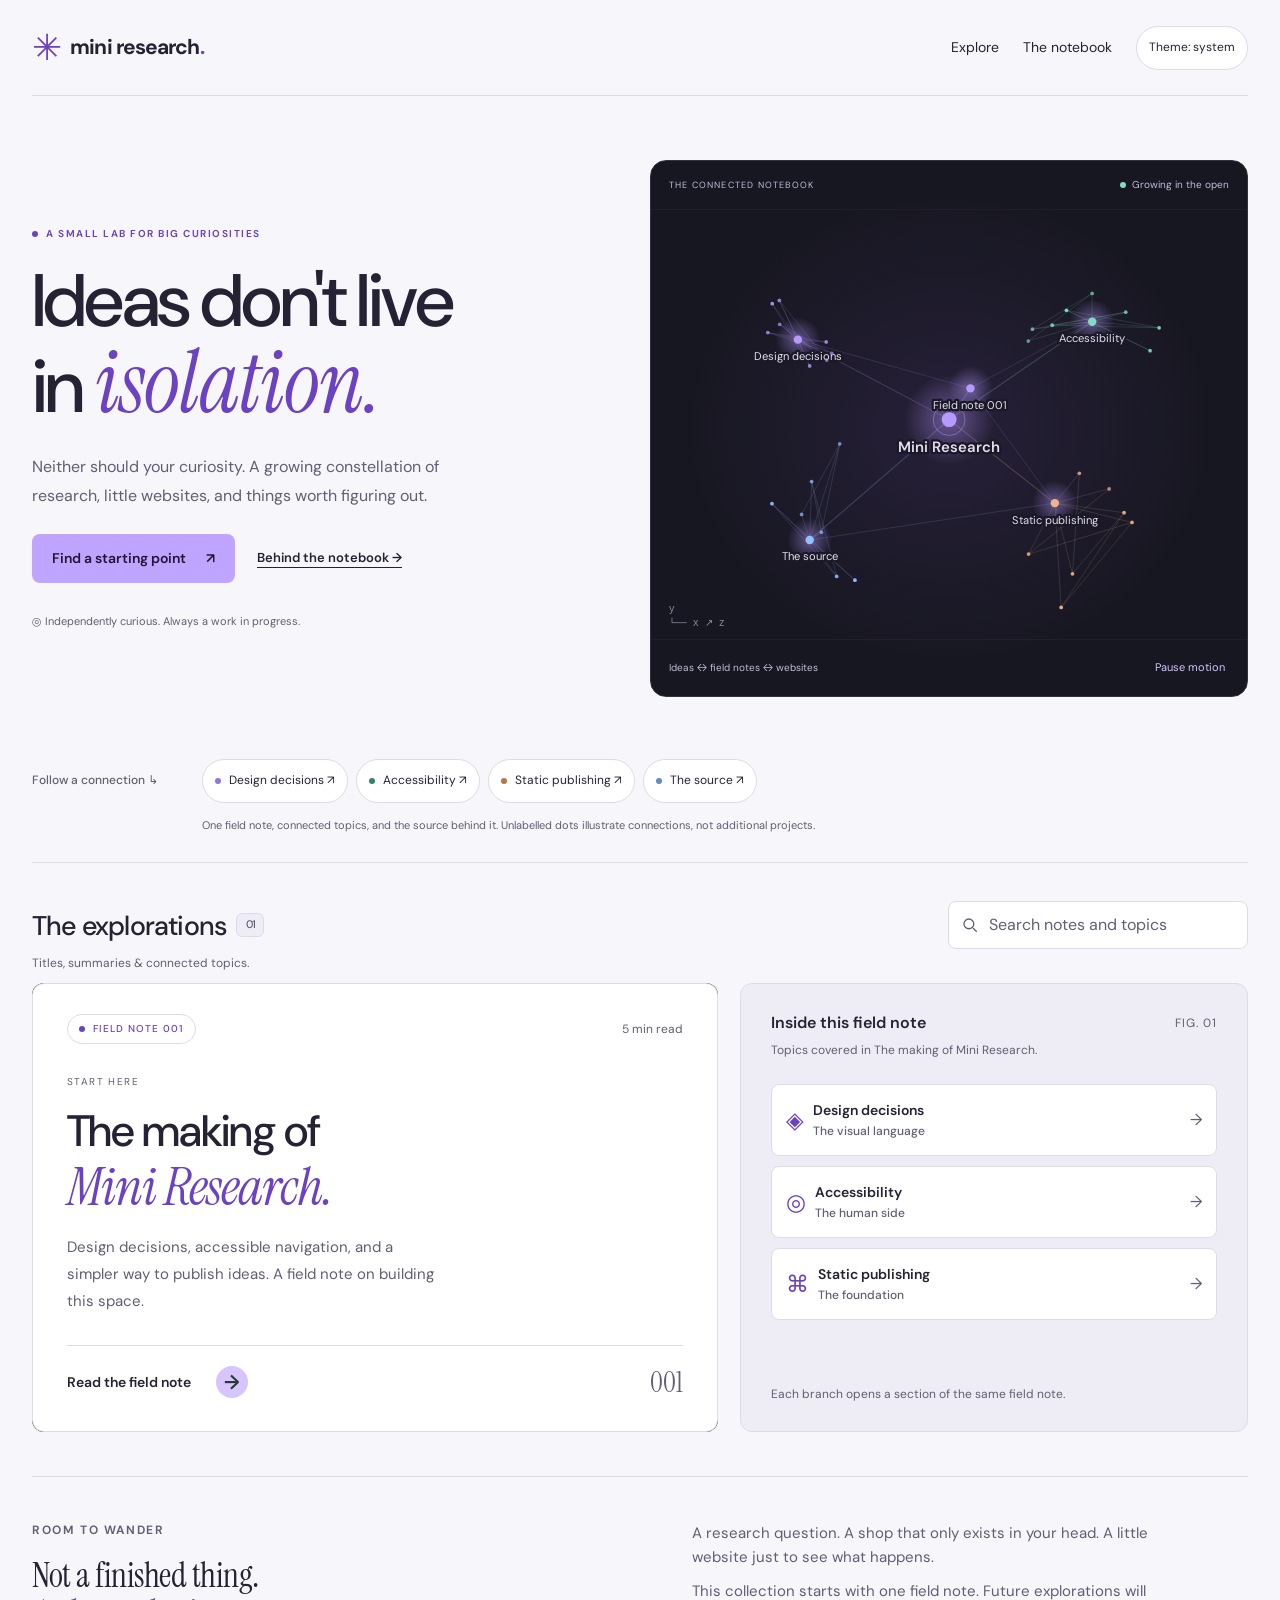
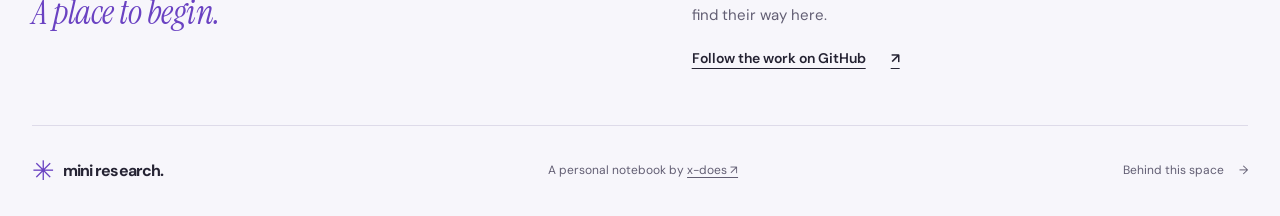
==== commit 7ce0d58e: "Modernize landing with shared themes and animated knowledge graph" ====
--- a/index.html
+++ b/index.html
@@ -5,22 +5,26 @@
   <meta name="viewport" content="width=device-width, initial-scale=1">
   <meta name="description" content="A personal collection of research, small websites, and digital experiments. Start with the story of how this space was built.">
   <meta name="theme-color" content="#f5f3ed">
-  <title>Mini Research — Follow an idea.</title>
+  <title>Mini Research — Ideas don't live in isolation.</title>
   <link rel="icon" href="assets/favicon.svg" type="image/svg+xml">
+  <script src="assets/theme.js"></script>
   <link rel="stylesheet" href="assets/style.css">
+  <link rel="stylesheet" href="assets/modern.css">
   <script src="assets/app.js" defer></script>
+  <script src="assets/graph.js" defer></script>
 </head>
 <body>
   <a class="skip-link" href="#explore">Skip to explorations</a>
   <header class="site-header wrap">
     <a class="wordmark" href="./" aria-label="Mini Research home"><span class="brand-symbol" aria-hidden="true">✳</span> mini research<span class="brand-period">.</span></a>
-    <nav aria-label="Main navigation"><a href="#explore" aria-current="page">Explore</a><a href="research/">Making this site</a><a class="github-link" href="https://github.com/x-does/mini_research">GitHub <span aria-hidden="true">↗</span></a></nav>
+    <nav aria-label="Main navigation"><a href="#explore">Explore</a><a class="about-link" href="research/">The notebook</a><button class="theme-toggle" type="button" hidden>Theme: system</button></nav>
   </header>
   <main>
     <section class="hero wrap" aria-labelledby="hero-title">
-      <div><p class="eyebrow"><span class="status-dot"></span> THE INDEPENDENT IDEA LAB</p><h1 id="hero-title">Follow an idea.<br><em>See where it goes.</em></h1></div>
-      <div class="hero-aside"><p>Research, small websites, and digital experiments.<span class="hero-extra"><br> A home for things worth figuring out.</span></p><span class="edition">OPEN NOTEBOOK <span aria-hidden="true">/</span> EST. 2026</span></div>
+      <div class="hero-copy"><p class="eyebrow"><span class="status-dot"></span> A SMALL LAB FOR BIG CURIOSITIES</p><h1 id="hero-title">Ideas don't live<br>in <em>isolation.</em></h1><p class="hero-deck">Neither should your curiosity. A growing constellation of research, little websites, and things worth figuring out.</p><div class="hero-actions"><a class="button-primary" href="#explore">Find a starting point <span aria-hidden="true">↗</span></a><a class="text-link" href="research/">Behind the notebook →</a></div><p class="hero-footnote">◎ Independently curious. Always a work in progress.</p></div>
+      <div class="graph-panel" aria-labelledby="graph-title"><div class="graph-topline"><span id="graph-title">THE CONNECTED NOTEBOOK</span><span class="graph-live"><span class="status-dot"></span> Growing in the open</span></div><div class="graph-stage"><svg id="knowledge-graph" viewBox="0 0 640 460" aria-hidden="true" focusable="false"><defs><radialGradient id="node-glow"><stop stop-color="#b69aff" stop-opacity=".45"/><stop offset="1" stop-color="#b69aff" stop-opacity="0"/></radialGradient></defs><g id="graph-edges"></g><g id="graph-nodes"></g></svg><div class="graph-fallback">✳<span>Every idea is a starting point.<br>Follow a connection below.</span></div><div class="graph-axis" aria-hidden="true">y<br>└── x ↗ z</div></div><div class="graph-bottomline"><span>Ideas ↔ field notes ↔ websites</span><button id="graph-pause" type="button" aria-pressed="false" hidden>Pause motion</button></div></div>
     </section>
+    <section class="connections wrap" aria-labelledby="connections-title"><h2 id="connections-title">Follow a connection ↳</h2><div class="connection-links"><a href="research/#decisions"><span class="connection-dot violet"></span>Design decisions ↗</a><a href="research/#accessibility"><span class="connection-dot mint"></span>Accessibility ↗</a><a href="research/#foundation"><span class="connection-dot peach"></span>Static publishing ↗</a><a href="https://github.com/x-does/mini_research"><span class="connection-dot blue"></span>The source ↗</a></div><p>One field note, connected topics, and the source behind it. Unlabelled dots illustrate connections, not additional projects.</p></section>
     <section class="explore wrap" id="explore" aria-labelledby="explore-title">
       <div class="collection-bar"><h2 id="explore-title">The explorations <span class="count-badge">01</span></h2><div class="search-controls" id="search-controls" role="search" aria-label="Search explorations" hidden><div class="search-box"><svg viewBox="0 0 24 24" aria-hidden="true"><circle cx="10.5" cy="10.5" r="6.5"/><path d="m16 16 5 5"/></svg><label class="sr-only" for="search">Search notes and topics</label><input id="search" type="search" placeholder="Search notes and topics" autocomplete="off" aria-controls="results section-results"><button id="clear-search" type="button" hidden aria-label="Clear search">×</button></div></div></div>
       <p class="search-status" id="result-count" role="status" aria-live="polite" hidden></p>
--- a/assets/modern.css
+++ b/assets/modern.css
@@ -0,0 +1,12 @@
+/* Modern skin shared by the atlas and reading room. Mobile is the base layout. */
+.empty-state{background:var(--surface-alt);color:var(--ink)}.empty-state p{color:var(--muted)}.skip-link{background:var(--ink);color:var(--paper)}
+:root{color-scheme:light;--paper:#f7f6fb;--surface:#fff;--surface-alt:#eeecf5;--ink:#252333;--muted:#625e73;--line:#dedbe9;--green:#6a42c2;--lime:#d6c5ff}
+@media(prefers-color-scheme:dark){:root:not([data-theme=light]){color-scheme:dark;--paper:#101019;--surface:#181822;--surface-alt:#20202e;--ink:#f0edf8;--muted:#aaa6bd;--line:#30303f;--green:#bba2ff}}
+:root[data-theme=dark]{color-scheme:dark;--paper:#101019;--surface:#181822;--surface-alt:#20202e;--ink:#f0edf8;--muted:#aaa6bd;--line:#30303f;--green:#bba2ff}
+.wrap{width:min(1240px,calc(100% - 40px))}a:focus-visible,button:focus-visible,input:focus-visible,summary:focus-visible{outline-color:var(--green)}::selection{background:#c5afff;color:#191322}.site-header{height:auto;min-height:82px;gap:12px}.site-header nav{gap:14px}.site-header .wordmark{font-size:18px}.site-header .about-link{display:none}.theme-toggle{font-size:12px;padding:9px 12px;min-height:44px;border:1px solid var(--line);border-radius:24px;background:var(--surface);white-space:nowrap}.theme-toggle:hover{border-color:var(--green)}.hero{display:grid;gap:30px;padding:38px 0 28px;align-items:center}.hero .eyebrow{display:flex;font-size:10px;letter-spacing:1.5px;color:var(--green);margin-bottom:20px}.hero h1{font:500 clamp(44px,10vw,76px)/1.04 var(--sans);letter-spacing:-2.8px}.hero h1 em{font-family:var(--serif);font-weight:400;font-size:1.16em;letter-spacing:-1px}.hero-deck{max-width:410px;color:var(--muted);font-size:16px;line-height:1.8;margin:24px 0}.hero-actions{display:flex;flex-wrap:wrap;align-items:center;gap:10px 22px}.button-primary{display:inline-flex;gap:20px;align-items:center;justify-content:center;min-height:48px;padding:12px 19px;background:#bfa5ff;color:#221537;border:1px solid transparent;border-radius:8px;font-size:14px;font-weight:600}.button-primary:hover{background:#d1beff}.hero-actions .text-link{font-size:13px;min-height:44px;display:inline-flex;align-items:center}.hero-footnote{color:var(--muted);font-size:11px;margin:24px 0 0}.graph-panel{background:radial-gradient(ellipse at 50% 50%,#272039 0%,#171721 62%);border:1px solid #353041;border-radius:16px;color:#ddd6f0;overflow:hidden;min-width:0}.graph-topline,.graph-bottomline{display:flex;justify-content:space-between;align-items:center;gap:12px;padding:16px 18px;font-size:9px;color:#c4bcd6;letter-spacing:1.2px}.graph-topline{border-bottom:1px solid #ffffff09}.graph-live{display:none;letter-spacing:0;font-size:10px;align-items:center;gap:6px}.graph-live .status-dot{color:#83dbc1}.graph-stage{position:relative;aspect-ratio:640/460;background-image:radial-gradient(#9e86bc24 .7px,transparent .7px);background-size:22px 22px}.graph-stage svg{display:none;width:100%;height:100%;position:absolute;inset:0}.graph-ready svg{display:block}.graph-fallback{position:absolute;inset:0;display:flex;align-items:center;justify-content:center;flex-direction:column;text-align:center;font-size:70px;color:#b69aff}.graph-fallback span{font-size:14px;color:#ddd6f0}.graph-ready .graph-fallback{display:none}.graph-label{font:12px var(--sans);fill:#e4deef;paint-order:stroke;stroke:#1b1927;stroke-width:5px;stroke-linejoin:round}.graph-root-label{font-size:16px;font-weight:600}.graph-axis{position:absolute;bottom:8px;left:18px;color:#9387a8;font:10px/1.4 monospace}.graph-bottomline{letter-spacing:0;font-size:10px;border-top:1px solid #ffffff09;padding-block:6px;min-height:56px}.graph-bottomline button{background:transparent;border:0;min-height:44px;color:#d6c5ff;font-size:11px;padding:0 4px}
+.connections{padding:22px 0 28px;border-bottom:1px solid var(--line)}.connections h2{font-size:12px;font-weight:500;color:var(--muted);margin:0 0 12px}.connection-links{display:flex;gap:8px;flex-wrap:wrap}.connection-links a{display:flex;align-items:center;gap:8px;border:1px solid var(--line);background:var(--surface);padding:9px 12px;border-radius:24px;font-size:12px;min-height:44px}.connection-links a:hover{border-color:var(--green)}.connection-dot{width:6px;height:6px;border-radius:50%;background:currentColor}.violet{color:#9472df}.mint{color:#32846a}.peach{color:#b87741}.blue{color:#638bc4}.connections>p{color:var(--muted);font-size:11px;margin:14px 0 0}.explore{padding-top:32px}.collection-bar{display:block;margin-bottom:12px}.collection-bar h2{font-size:24px;font-weight:500;letter-spacing:-.8px;margin-bottom:14px}.count-badge{font-size:11px;background:var(--surface-alt);color:var(--muted);border:1px solid var(--line);border-radius:6px}.search-controls{width:100%}.search-box{background:var(--surface);border-color:var(--line);border-radius:8px;min-height:48px}.search-box input{color:var(--ink)}.search-box input::placeholder{color:var(--muted)}.search-box svg{stroke:var(--muted)}.feature-layout{grid-template-columns:1fr;gap:16px}.feature-link{background:var(--surface);color:var(--ink);border:1px solid var(--line);border-radius:12px;padding:24px;min-height:365px;display:flex;flex-direction:column}.feature-link:hover{border-color:var(--green)}.feature-link:focus-visible{outline-color:var(--green)}.feature-top,.feature-bottom{color:var(--ink)}.pill{color:var(--green);border-color:var(--line);font-size:10px;letter-spacing:1px;background:transparent}.feature-time{color:var(--muted);font-size:12px}.feature-content{margin:30px 0;flex:1}.feature-kicker{display:block;font-size:10px;letter-spacing:1.4px;color:var(--muted)}.feature-content h3{font-family:var(--sans);font-size:34px;font-weight:500;line-height:1.15;letter-spacing:-1px;margin:16px 0}.feature-content h3 em{font-family:var(--serif);color:var(--green);font-size:1.2em;font-weight:400}.feature-content p{color:var(--muted);font-size:15px;line-height:1.8;max-width:400px}.feature-bottom{border-color:var(--line);font-size:13px}.feature-number{color:var(--muted);font-size:28px}.topic-map{background:var(--surface-alt);border:1px solid var(--line);border-radius:12px;padding:24px;min-height:0}.map-heading h3{font-size:16px}.map-index{color:var(--muted)}.topic-canvas{display:flex;flex-direction:column;gap:10px;min-height:0;margin:20px 0 0;padding:0;border:0}.map-center,.map-lines{display:none}.topic-node{position:relative;inset:auto;width:100%;min-height:66px;padding:10px 14px;box-shadow:none;background:var(--surface);border:1px solid var(--line);border-radius:8px}.topic-node:before{display:none}.topic-icon{display:block;color:var(--green)}.topic-node small,.topic-arrow{color:var(--muted)}.topic-node>span:nth-child(2){font-size:14px}.topic-node small{font-size:12px}.topic-match{border:2px solid var(--green);background:var(--surface)}.map-description,.map-caption{color:var(--muted);font-size:12px}.section-results a{background:var(--surface-alt);border-color:var(--line)}.section-results a:hover{background:var(--surface)}.next-section{margin-top:38px;padding:34px 0}.next-intro h2{font-size:34px}.next-copy p{color:var(--muted);font-size:15px}.site-footer{color:var(--muted)}
+/* Remove fixed paper/green colors from the shared article components. */
+.prose p,.prose ul,.prose ol{color:var(--muted)}.prose a{color:var(--green)}.prose code,.prose pre,.learning-summary,.worked-example,.design-specimen,.note-box{background:var(--surface-alt);color:var(--ink);border-color:var(--line)}.specimen-live{background:var(--paper);border-color:var(--line)}.specimen-feature{background:var(--surface);color:var(--ink)}.specimen-feature h3 em{color:var(--green)}.specimen-feature p{color:var(--muted)}.specimen-topics{border-color:var(--line)}.specimen-topics a,.specimen-diagram div{background:var(--surface);color:var(--ink);border-color:var(--line)}.specimen-topics a:before{border-color:var(--line)}.specimen-diagram strong{color:var(--green)}.reading-navigation{background:var(--paper);border-color:var(--line)}
+@media(min-width:600px){.wrap{width:min(1240px,calc(100% - 64px))}.site-header .about-link{display:flex}.site-header nav{gap:24px}.site-header .wordmark{font-size:21px}.hero{padding-top:54px}.graph-live{display:flex}.collection-bar{display:flex;justify-content:space-between;align-items:center}.collection-bar h2{margin:0}.search-controls{width:300px}.feature-content h3{font-size:42px}}
+@media(min-width:1000px){.site-header{min-height:96px}.hero{grid-template-columns:1fr 1.05fr;gap:48px;padding:64px 0 40px}.hero h1{font-size:clamp(60px,5.8vw,80px)}.hero-footnote{margin-top:30px}.connections{display:grid;grid-template-columns:170px 1fr;align-items:center}.connections h2{margin:0}.connections>p{grid-column:2}.explore{padding-top:38px}.collection-bar h2{font-size:27px}.feature-layout{grid-template-columns:1.35fr 1fr;gap:22px}.feature-link{min-height:410px;padding:30px 34px}.feature-content h3{font-size:44px}.topic-map{padding:26px 30px}.topic-canvas{margin-top:24px}.topic-node{min-height:72px}.next-section{padding:44px 0;margin-top:44px}}
+@media(max-width:370px){.wrap{width:calc(100% - 32px)}.site-header{padding:10px 0;min-height:0}.site-header nav{width:100%;justify-content:space-between;gap:10px}.site-header .about-link{display:flex}.hero{padding-top:28px}.hero h1{font-size:43px}.hero .eyebrow{font-size:9px;letter-spacing:1px}.feature-link,.topic-map{padding:20px}.graph-label{font-size:14px}.graph-topline{font-size:8px}}
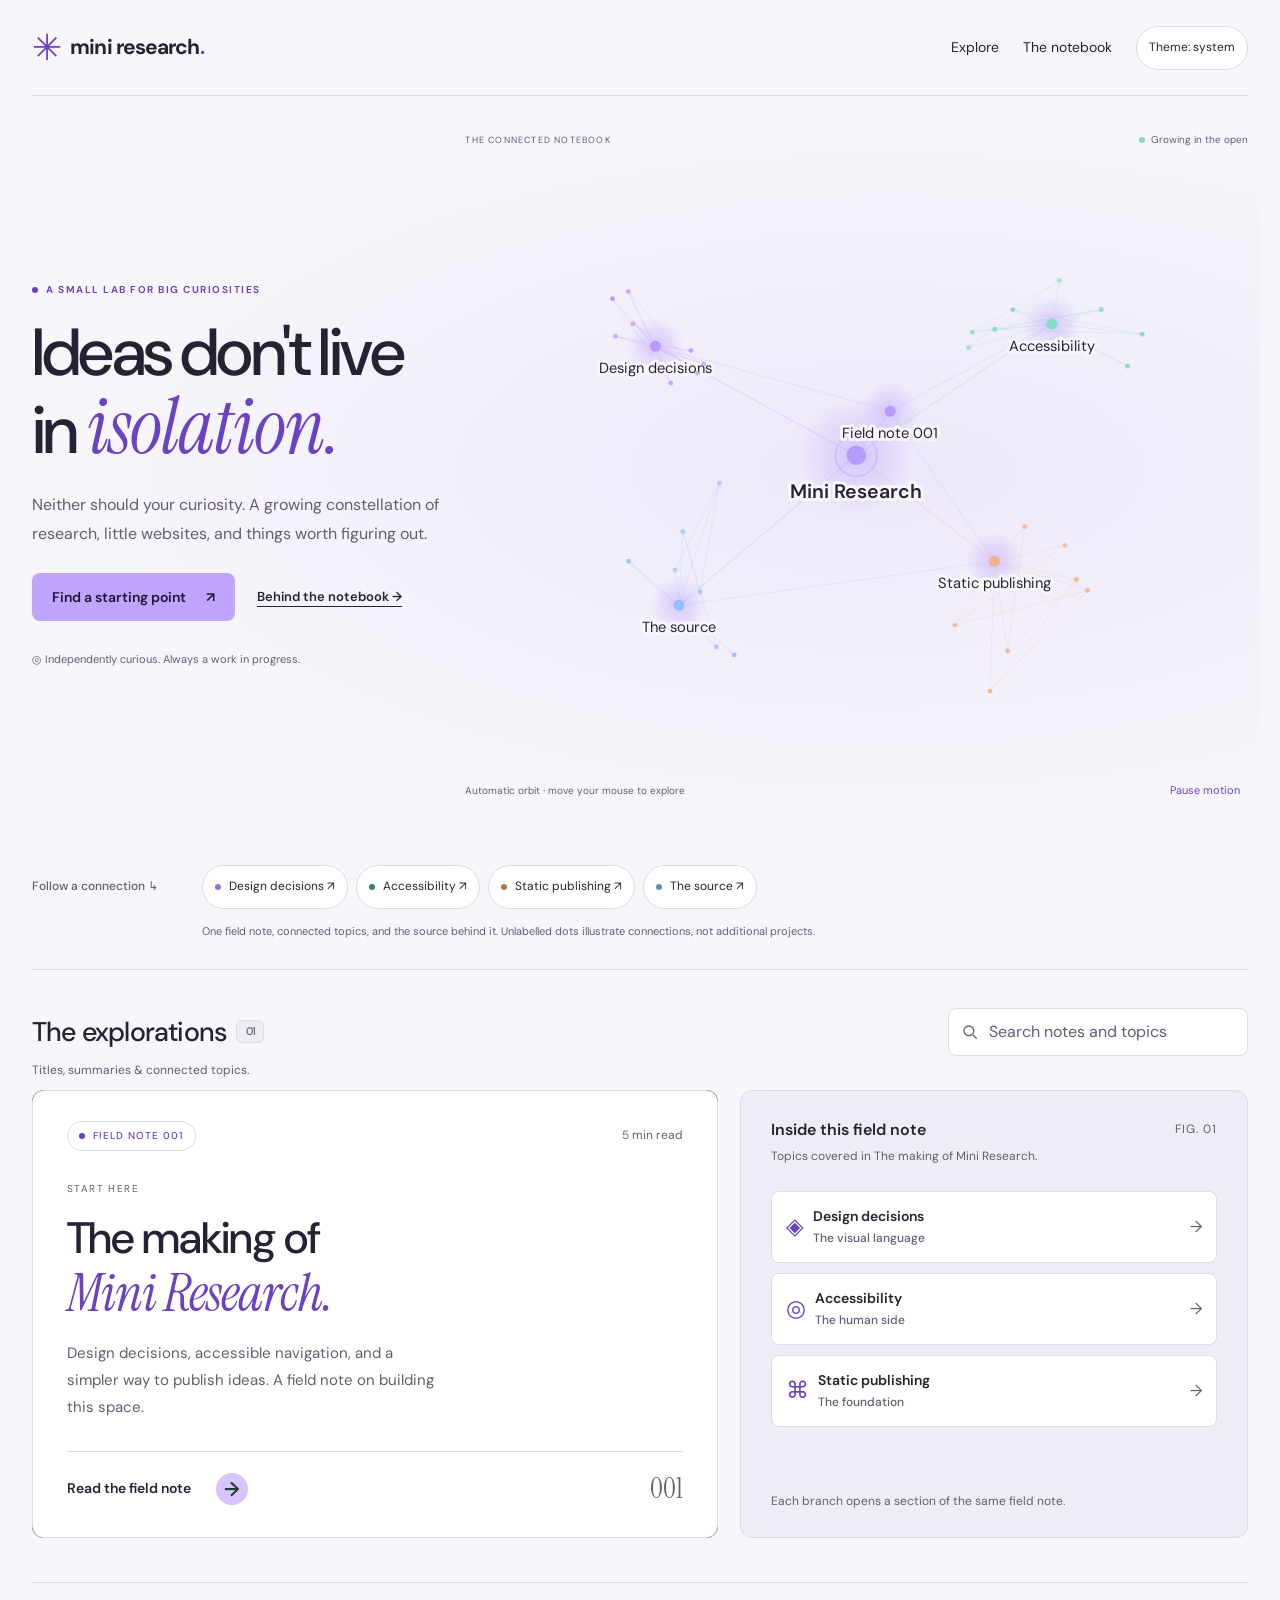
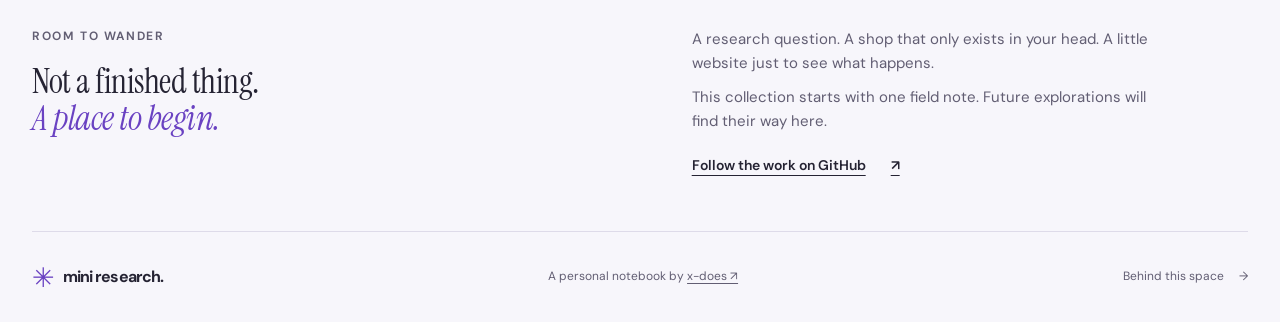
==== commit dd216300: "Expand integrated graph with mouse and phone tilt motion" ====
--- a/index.html
+++ b/index.html
@@ -22,7 +22,7 @@
   <main>
     <section class="hero wrap" aria-labelledby="hero-title">
       <div class="hero-copy"><p class="eyebrow"><span class="status-dot"></span> A SMALL LAB FOR BIG CURIOSITIES</p><h1 id="hero-title">Ideas don't live<br>in <em>isolation.</em></h1><p class="hero-deck">Neither should your curiosity. A growing constellation of research, little websites, and things worth figuring out.</p><div class="hero-actions"><a class="button-primary" href="#explore">Find a starting point <span aria-hidden="true">↗</span></a><a class="text-link" href="research/">Behind the notebook →</a></div><p class="hero-footnote">◎ Independently curious. Always a work in progress.</p></div>
-      <div class="graph-panel" aria-labelledby="graph-title"><div class="graph-topline"><span id="graph-title">THE CONNECTED NOTEBOOK</span><span class="graph-live"><span class="status-dot"></span> Growing in the open</span></div><div class="graph-stage"><svg id="knowledge-graph" viewBox="0 0 640 460" aria-hidden="true" focusable="false"><defs><radialGradient id="node-glow"><stop stop-color="#b69aff" stop-opacity=".45"/><stop offset="1" stop-color="#b69aff" stop-opacity="0"/></radialGradient></defs><g id="graph-edges"></g><g id="graph-nodes"></g></svg><div class="graph-fallback">✳<span>Every idea is a starting point.<br>Follow a connection below.</span></div><div class="graph-axis" aria-hidden="true">y<br>└── x ↗ z</div></div><div class="graph-bottomline"><span>Ideas ↔ field notes ↔ websites</span><button id="graph-pause" type="button" aria-pressed="false" hidden>Pause motion</button></div></div>
+      <div class="graph-panel" aria-labelledby="graph-title"><div class="graph-topline"><span id="graph-title">THE CONNECTED NOTEBOOK</span><span class="graph-live"><span class="status-dot"></span> Growing in the open</span></div><div class="graph-stage"><svg id="knowledge-graph" viewBox="0 0 640 460" aria-hidden="true" focusable="false"><defs><radialGradient id="node-glow"><stop stop-color="#b69aff" stop-opacity=".45"/><stop offset="1" stop-color="#b69aff" stop-opacity="0"/></radialGradient></defs><g id="graph-edges"></g><g id="graph-nodes"></g></svg><div class="graph-fallback">✳<span>Every idea is a starting point.<br>Follow a connection below.</span></div></div><div class="graph-bottomline"><span id="graph-hint">Automatic orbit · move your mouse to explore</span><div class="graph-controls"><button id="graph-tilt" type="button" hidden>Enable tilt</button><button id="graph-pause" type="button" aria-pressed="false" hidden>Pause motion</button></div></div></div>
     </section>
     <section class="connections wrap" aria-labelledby="connections-title"><h2 id="connections-title">Follow a connection ↳</h2><div class="connection-links"><a href="research/#decisions"><span class="connection-dot violet"></span>Design decisions ↗</a><a href="research/#accessibility"><span class="connection-dot mint"></span>Accessibility ↗</a><a href="research/#foundation"><span class="connection-dot peach"></span>Static publishing ↗</a><a href="https://github.com/x-does/mini_research"><span class="connection-dot blue"></span>The source ↗</a></div><p>One field note, connected topics, and the source behind it. Unlabelled dots illustrate connections, not additional projects.</p></section>
     <section class="explore wrap" id="explore" aria-labelledby="explore-title">
--- a/assets/modern.css
+++ b/assets/modern.css
@@ -10,3 +10,17 @@
 @media(min-width:600px){.wrap{width:min(1240px,calc(100% - 64px))}.site-header .about-link{display:flex}.site-header nav{gap:24px}.site-header .wordmark{font-size:21px}.hero{padding-top:54px}.graph-live{display:flex}.collection-bar{display:flex;justify-content:space-between;align-items:center}.collection-bar h2{margin:0}.search-controls{width:300px}.feature-content h3{font-size:42px}}
 @media(min-width:1000px){.site-header{min-height:96px}.hero{grid-template-columns:1fr 1.05fr;gap:48px;padding:64px 0 40px}.hero h1{font-size:clamp(60px,5.8vw,80px)}.hero-footnote{margin-top:30px}.connections{display:grid;grid-template-columns:170px 1fr;align-items:center}.connections h2{margin:0}.connections>p{grid-column:2}.explore{padding-top:38px}.collection-bar h2{font-size:27px}.feature-layout{grid-template-columns:1.35fr 1fr;gap:22px}.feature-link{min-height:410px;padding:30px 34px}.feature-content h3{font-size:44px}.topic-map{padding:26px 30px}.topic-canvas{margin-top:24px}.topic-node{min-height:72px}.next-section{padding:44px 0;margin-top:44px}}
 @media(max-width:370px){.wrap{width:calc(100% - 32px)}.site-header{padding:10px 0;min-height:0}.site-header nav{width:100%;justify-content:space-between;gap:10px}.site-header .about-link{display:flex}.hero{padding-top:28px}.hero h1{font-size:43px}.hero .eyebrow{font-size:9px;letter-spacing:1px}.feature-link,.topic-map{padding:20px}.graph-label{font-size:14px}.graph-topline{font-size:8px}}
+/* The constellation is part of the page, not an inset card. */
+.hero{position:relative;isolation:isolate;gap:10px;padding-bottom:12px}
+.hero:before{content:'';position:absolute;inset:15% -12px 0;z-index:-1;pointer-events:none;background:radial-gradient(ellipse at 65% 55%,#9b73eb16,transparent 65%)}
+.graph-panel{background:none;border:0;border-radius:0;overflow:visible;color:var(--ink)}
+.graph-topline,.graph-bottomline{border:0;padding-inline:0;color:var(--muted)}
+.graph-topline{padding-block:12px;font-size:9px}
+.graph-stage{height:clamp(330px,48svh,560px);aspect-ratio:auto;background:none}
+.graph-stage svg{overflow:visible}
+.graph-label{fill:var(--ink);stroke:var(--paper)}
+.graph-fallback span{color:var(--muted)}
+.graph-bottomline{font-size:10px;flex-wrap:wrap;gap:0 12px}
+.graph-bottomline button{color:var(--green);padding-inline:8px}
+.graph-controls{display:flex;align-items:center;gap:8px;margin-left:auto}
+@media(min-width:1000px){.hero{width:min(1500px,calc(100% - 64px));grid-template-columns:minmax(0,.8fr) minmax(0,1.5fr);gap:16px;min-height:710px;padding:36px 0 24px}.hero-copy{padding-left:max(0px,calc((100vw - 1304px)/2));position:relative;z-index:1}.hero h1{font-size:clamp(58px,5.2vw,80px)}.graph-stage{height:clamp(520px,67svh,800px)}.graph-topline{padding-top:0}.graph-panel{align-self:center}.hero:before{inset:0 -12px;background:radial-gradient(ellipse at 70% 50%,#9b73eb1c,transparent 65%)}}
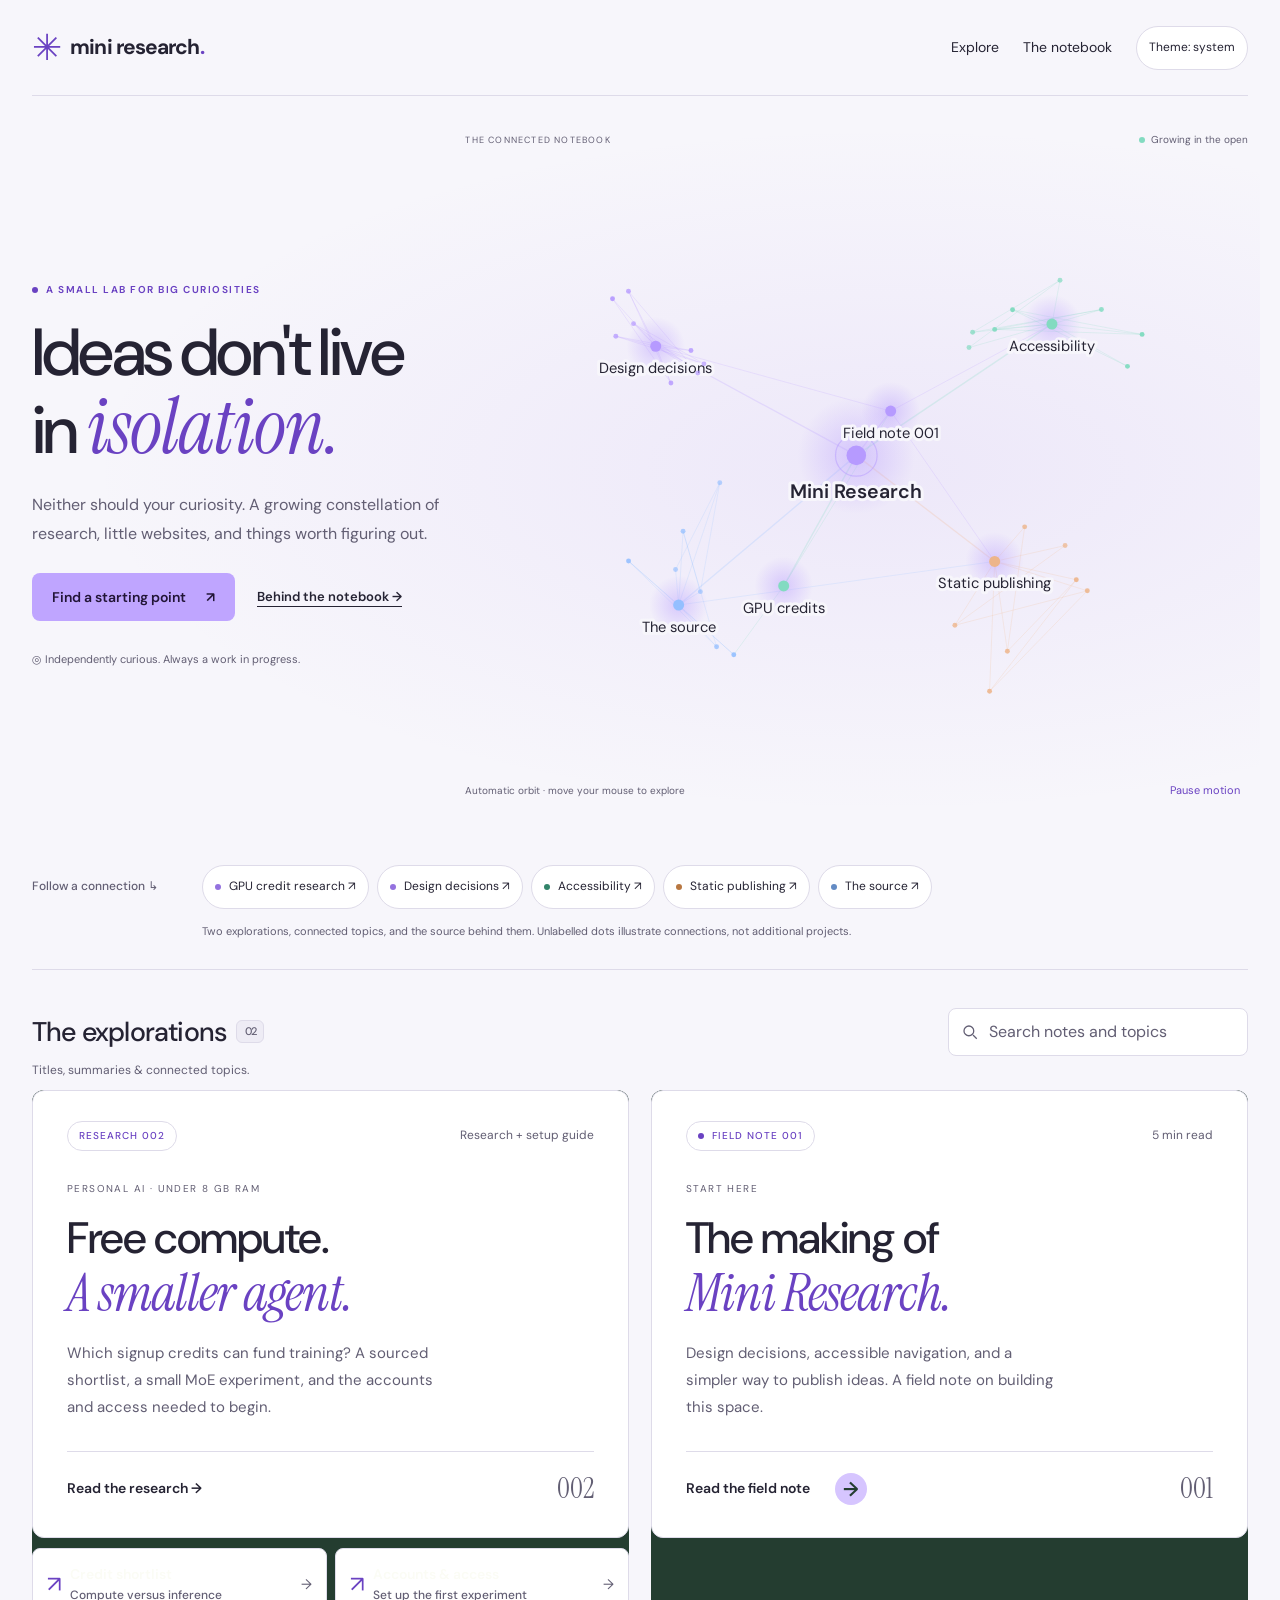
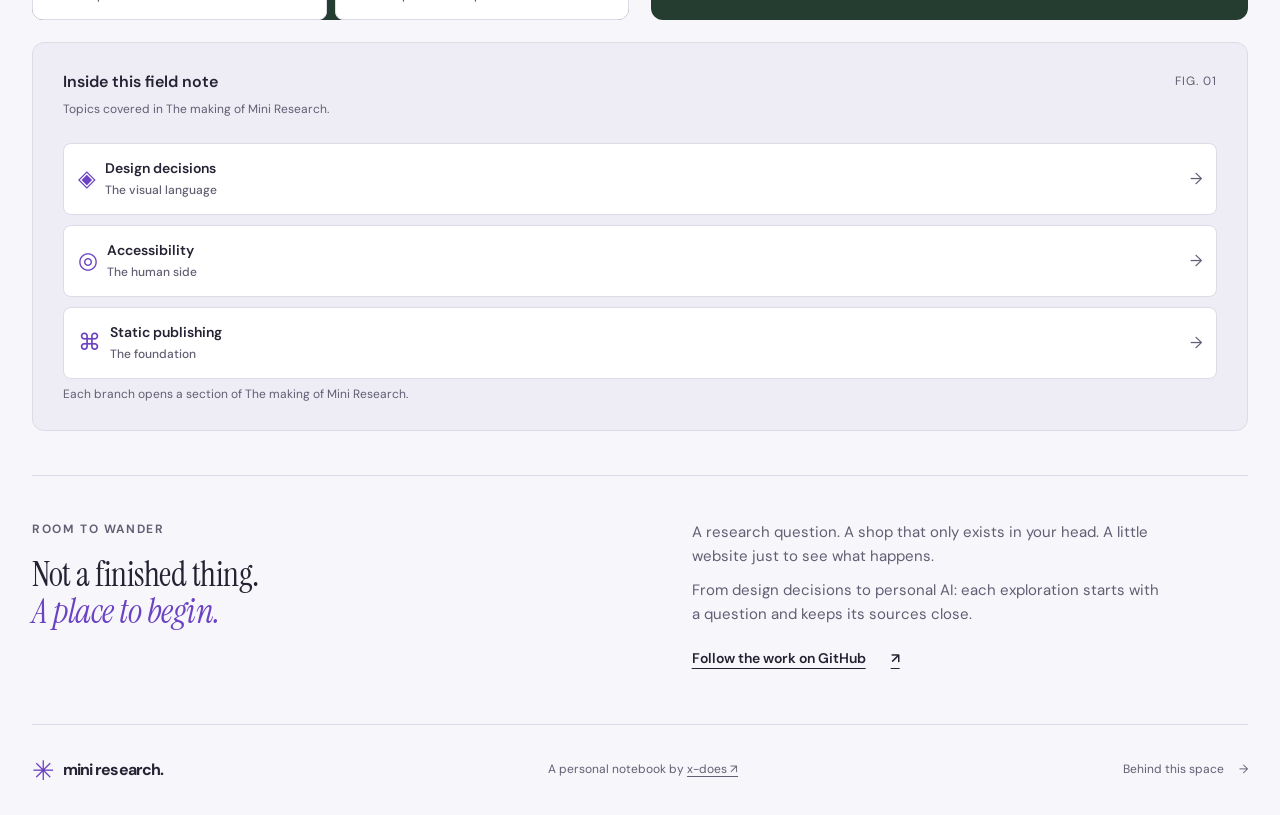
==== commit b7cf2c53: "Publish GPU research pages and connect homepage navigation" ====
--- a/index.html
+++ b/index.html
@@ -10,6 +10,7 @@
   <script src="assets/theme.js"></script>
   <link rel="stylesheet" href="assets/style.css">
   <link rel="stylesheet" href="assets/modern.css">
+  <link rel="stylesheet" href="assets/research.css">
   <script src="assets/app.js" defer></script>
   <script src="assets/graph.js" defer></script>
 </head>
@@ -24,13 +25,25 @@
       <div class="hero-copy"><p class="eyebrow"><span class="status-dot"></span> A SMALL LAB FOR BIG CURIOSITIES</p><h1 id="hero-title">Ideas don't live<br>in <em>isolation.</em></h1><p class="hero-deck">Neither should your curiosity. A growing constellation of research, little websites, and things worth figuring out.</p><div class="hero-actions"><a class="button-primary" href="#explore">Find a starting point <span aria-hidden="true">↗</span></a><a class="text-link" href="research/">Behind the notebook →</a></div><p class="hero-footnote">◎ Independently curious. Always a work in progress.</p></div>
       <div class="graph-panel" aria-labelledby="graph-title"><div class="graph-topline"><span id="graph-title">THE CONNECTED NOTEBOOK</span><span class="graph-live"><span class="status-dot"></span> Growing in the open</span></div><div class="graph-stage"><svg id="knowledge-graph" viewBox="0 0 640 460" aria-hidden="true" focusable="false"><defs><radialGradient id="node-glow"><stop stop-color="#b69aff" stop-opacity=".45"/><stop offset="1" stop-color="#b69aff" stop-opacity="0"/></radialGradient></defs><g id="graph-edges"></g><g id="graph-nodes"></g></svg><div class="graph-fallback">✳<span>Every idea is a starting point.<br>Follow a connection below.</span></div></div><div class="graph-bottomline"><span id="graph-hint">Automatic orbit · move your mouse to explore</span><div class="graph-controls"><button id="graph-tilt" type="button" hidden>Enable tilt</button><button id="graph-pause" type="button" aria-pressed="false" hidden>Pause motion</button></div></div></div>
     </section>
-    <section class="connections wrap" aria-labelledby="connections-title"><h2 id="connections-title">Follow a connection ↳</h2><div class="connection-links"><a href="research/#decisions"><span class="connection-dot violet"></span>Design decisions ↗</a><a href="research/#accessibility"><span class="connection-dot mint"></span>Accessibility ↗</a><a href="research/#foundation"><span class="connection-dot peach"></span>Static publishing ↗</a><a href="https://github.com/x-does/mini_research"><span class="connection-dot blue"></span>The source ↗</a></div><p>One field note, connected topics, and the source behind it. Unlabelled dots illustrate connections, not additional projects.</p></section>
+    <section class="connections wrap" aria-labelledby="connections-title"><h2 id="connections-title">Follow a connection ↳</h2><div class="connection-links"><a href="research/gpu-credits/"><span class="connection-dot violet"></span>GPU credit research ↗</a><a href="research/#decisions"><span class="connection-dot violet"></span>Design decisions ↗</a><a href="research/#accessibility"><span class="connection-dot mint"></span>Accessibility ↗</a><a href="research/#foundation"><span class="connection-dot peach"></span>Static publishing ↗</a><a href="https://github.com/x-does/mini_research"><span class="connection-dot blue"></span>The source ↗</a></div><p>Two explorations, connected topics, and the source behind them. Unlabelled dots illustrate connections, not additional projects.</p></section>
     <section class="explore wrap" id="explore" aria-labelledby="explore-title">
-      <div class="collection-bar"><h2 id="explore-title">The explorations <span class="count-badge">01</span></h2><div class="search-controls" id="search-controls" role="search" aria-label="Search explorations" hidden><div class="search-box"><svg viewBox="0 0 24 24" aria-hidden="true"><circle cx="10.5" cy="10.5" r="6.5"/><path d="m16 16 5 5"/></svg><label class="sr-only" for="search">Search notes and topics</label><input id="search" type="search" placeholder="Search notes and topics" autocomplete="off" aria-controls="results section-results"><button id="clear-search" type="button" hidden aria-label="Clear search">×</button></div></div></div>
+      <div class="collection-bar"><h2 id="explore-title">The explorations <span class="count-badge">02</span></h2><div class="search-controls" id="search-controls" role="search" aria-label="Search explorations" hidden><div class="search-box"><svg viewBox="0 0 24 24" aria-hidden="true"><circle cx="10.5" cy="10.5" r="6.5"/><path d="m16 16 5 5"/></svg><label class="sr-only" for="search">Search notes and topics</label><input id="search" type="search" placeholder="Search notes and topics" autocomplete="off" aria-controls="results section-results"><button id="clear-search" type="button" hidden aria-label="Clear search">×</button></div></div></div>
       <p class="search-status" id="result-count" role="status" aria-live="polite" hidden></p>
       <p class="search-scope" id="search-scope" hidden>Titles, summaries & connected topics.</p>
       <nav class="section-results" id="section-results" aria-label="Matching sections" hidden></nav>
-      <div class="feature-layout" id="results">
+      <div class="feature-layout catalog-grid" id="results">
+        <article class="project-card" data-search="free gpu inference credits signup accounts access modal lightning fireworks groq training small moe llm agent personal data ram phones quantization" id="project-gpu">
+          <a class="feature-link" href="research/gpu-credits/" aria-labelledby="gpu-title" aria-describedby="gpu-description">
+            <div class="feature-top"><span class="pill">RESEARCH 002</span><span class="feature-time">Research + setup guide</span></div>
+            <div class="feature-content"><span class="feature-kicker">PERSONAL AI · UNDER 8 GB RAM</span><h3 id="gpu-title">Free compute.<br><em>A smaller agent.</em></h3><p id="gpu-description">Which signup credits can fund training? A sourced shortlist, a small MoE experiment, and the accounts and access needed to begin.</p></div>
+            <div class="feature-bottom"><span>Read the research →</span><span class="feature-number" aria-hidden="true">002</span></div>
+          </a>
+          <nav class="card-topics" aria-label="GPU research sections">
+            <a class="topic-node" href="research/gpu-credits/#offers-worth-investigating" data-project="project-gpu" data-search="free gpu compute inference credits signup modal lightning fireworks"><span class="topic-icon" aria-hidden="true">↗</span><span>Credit shortlist<small>Compute versus inference</small></span><span class="topic-arrow" aria-hidden="true">→</span></a>
+            <a class="topic-node" href="research/gpu-credits/accounts.html" data-project="project-gpu" data-search="accounts creation signup access authentication checklist tokens setup"><span class="topic-icon" aria-hidden="true">↗</span><span>Accounts &amp; access<small>Set up the first experiment</small></span><span class="topic-arrow" aria-hidden="true">→</span></a>
+          </nav>
+        </article>
+
         <article class="project-card" data-search="making mini research design decisions accessibility keyboard navigation static publishing github pages site architecture" id="project-origin">
           <a class="feature-link" href="research/" aria-labelledby="feature-title" aria-describedby="feature-description feature-action">
             <div class="feature-top"><span class="pill"><span class="status-dot"></span> FIELD NOTE 001</span><span class="feature-time">5 min read</span></div>
@@ -39,7 +52,7 @@
             <svg class="feature-art" viewBox="0 0 260 260" aria-hidden="true"><g fill="none" stroke="currentColor"><circle cx="130" cy="130" r="100"/><ellipse cx="130" cy="130" rx="100" ry="38" transform="rotate(-40 130 130)"/><ellipse cx="130" cy="130" rx="100" ry="38" transform="rotate(40 130 130)"/><ellipse cx="130" cy="130" rx="38" ry="100"/><path d="M30 130h200M130 30v200"/></g><circle cx="130" cy="130" r="9" fill="currentColor"/></svg>
           </a>
         </article>
-        <aside class="topic-map" aria-labelledby="map-title">
+        <aside class="topic-map" data-project="project-origin" aria-labelledby="map-title">
           <div class="map-heading"><h3 id="map-title">Inside this field note</h3><span class="map-index" aria-hidden="true">FIG. 01</span></div>
           <p class="map-description" id="topic-context">Topics covered in The making of Mini Research.</p>
           <div class="topic-canvas">
@@ -55,7 +68,7 @@
       <div class="empty-state" id="empty-state" hidden><span class="empty-icon" aria-hidden="true">⌕</span><h3>No matching explorations.</h3><p id="empty-description"></p><button id="reset" type="button" class="button-primary">Show all explorations <span aria-hidden="true">→</span></button></div>
       <noscript><p class="supporting-note">All published explorations are shown. Search is available with JavaScript enabled.</p></noscript>
     </section>
-    <section class="next-section wrap" aria-labelledby="next-title"><div class="next-intro"><p class="eyebrow">ROOM TO WANDER</p><h2 id="next-title">Not a finished thing.<br><em>A place to begin.</em></h2></div><div class="next-copy"><p>A research question. A shop that only exists in your head. A little website just to see what happens.</p><p>This collection starts with one field note. Future explorations will find their way here.</p><a class="text-link" href="https://github.com/x-does/mini_research">Follow the work on GitHub <span aria-hidden="true">↗</span></a></div></section>
+    <section class="next-section wrap" aria-labelledby="next-title"><div class="next-intro"><p class="eyebrow">ROOM TO WANDER</p><h2 id="next-title">Not a finished thing.<br><em>A place to begin.</em></h2></div><div class="next-copy"><p>A research question. A shop that only exists in your head. A little website just to see what happens.</p><p>From design decisions to personal AI: each exploration starts with a question and keeps its sources close.</p><a class="text-link" href="https://github.com/x-does/mini_research">Follow the work on GitHub <span aria-hidden="true">↗</span></a></div></section>
   </main>
     <footer class="site-footer wrap"><a class="wordmark" href="./"><span class="brand-symbol" aria-hidden="true">✳</span> mini research.</a><span>A personal notebook by <a href="https://github.com/x-does">x-does ↗</a></span><a href="research/">Behind this space <span aria-hidden="true">→</span></a></footer>
 </body>
--- a/assets/research.css
+++ b/assets/research.css
@@ -0,0 +1,28 @@
+/* Research reading tables and the two-entry catalog share the site's theme. */
+.catalog-grid{grid-template-columns:minmax(0,1fr)}
+.catalog-grid>.project-card{min-width:0}
+.catalog-grid>.topic-map{grid-column:1/-1}
+.card-topics{display:grid;gap:8px;margin-top:10px}
+.card-topics .topic-node{min-width:0}
+.research-article .article-header h1{max-width:950px;font-size:clamp(38px,6vw,68px)}
+.research-article .article-deck{max-width:800px}
+.research-article .prose{min-width:0;overflow-wrap:anywhere}
+.research-article .prose h2{font-size:clamp(25px,3vw,36px);line-height:1.2;scroll-margin-top:24px}
+.research-article .prose h3{font-size:23px;line-height:1.4}
+.research-article .prose pre{white-space:pre-wrap;overflow-wrap:anywhere;font-size:13px}
+.research-article .prose a{text-decoration:underline;text-underline-offset:3px}
+.table-scroll{overflow-x:auto;margin:24px 0;border:1px solid var(--line);border-radius:10px}
+.table-scroll:focus-visible{outline:3px solid var(--green);outline-offset:4px}
+.table-scroll table{border-collapse:collapse;min-width:640px;width:100%;font-size:14px;line-height:1.65}
+.table-scroll th,.table-scroll td{padding:14px 16px;text-align:left;vertical-align:top;border-bottom:1px solid var(--line)}
+.table-scroll th{background:var(--surface-alt);color:var(--ink)}
+.table-scroll td{color:var(--muted)}
+.table-scroll tr:last-child td{border-bottom:0}
+.research-actions{display:flex;flex-wrap:wrap;gap:10px;margin:24px 0}
+.research-actions a{padding:10px 14px;border:1px solid var(--line);border-radius:8px;min-height:44px;background:var(--surface)}
+.budget-chart{margin:24px 0;padding:20px;background:var(--surface-alt);border:1px solid var(--line);border-radius:10px}
+.budget-chart figcaption{font-size:13px;color:var(--muted);margin-top:14px}
+.budget-row{display:grid;grid-template-columns:80px minmax(0,1fr) 54px;gap:10px;align-items:center;font-size:13px;margin:14px 0}
+.budget-track{height:20px;background:var(--line);border-radius:4px}
+.budget-bar{height:20px;background:var(--green);border-radius:4px}
+@media(min-width:1000px){.catalog-grid{grid-template-columns:repeat(2,minmax(0,1fr))}.catalog-grid>.project-card>.feature-link{min-height:440px}.card-topics{grid-template-columns:1fr 1fr}.research-article .article-layout{grid-template-columns:210px minmax(0,850px)}}
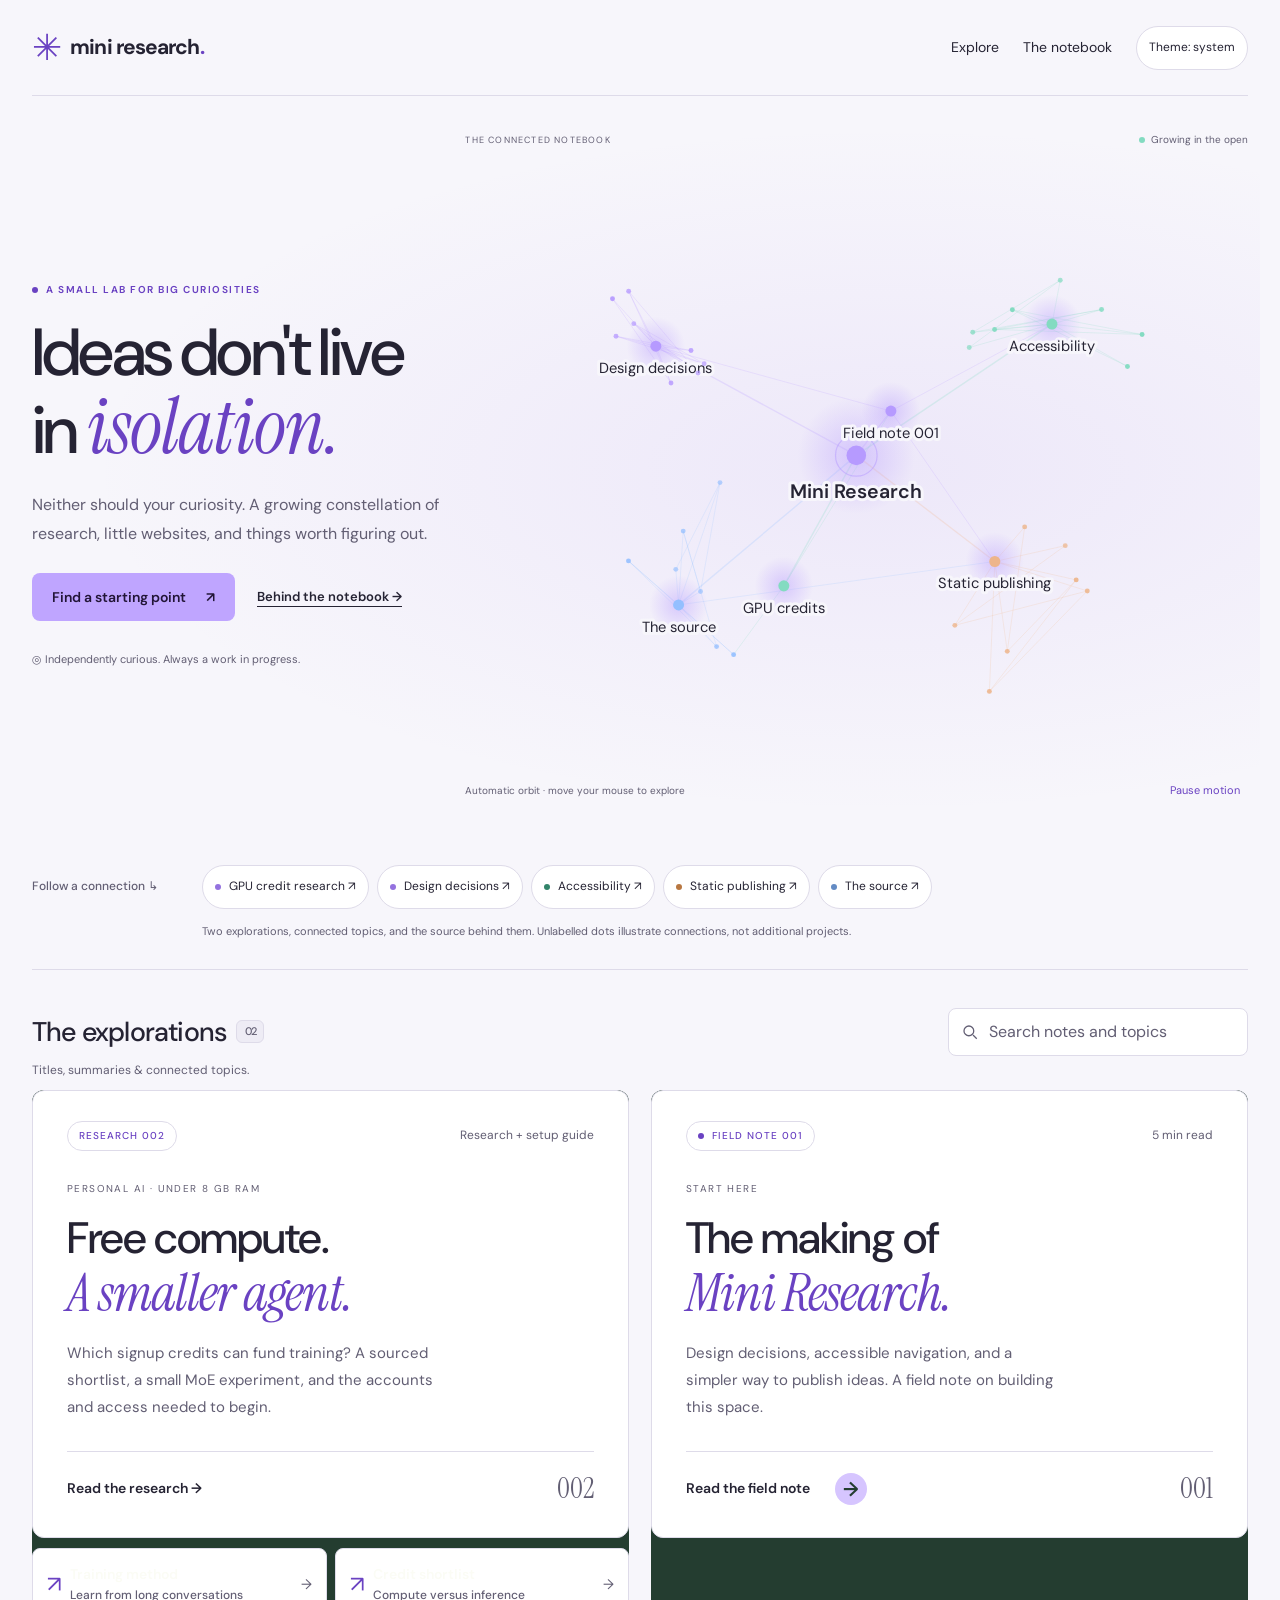
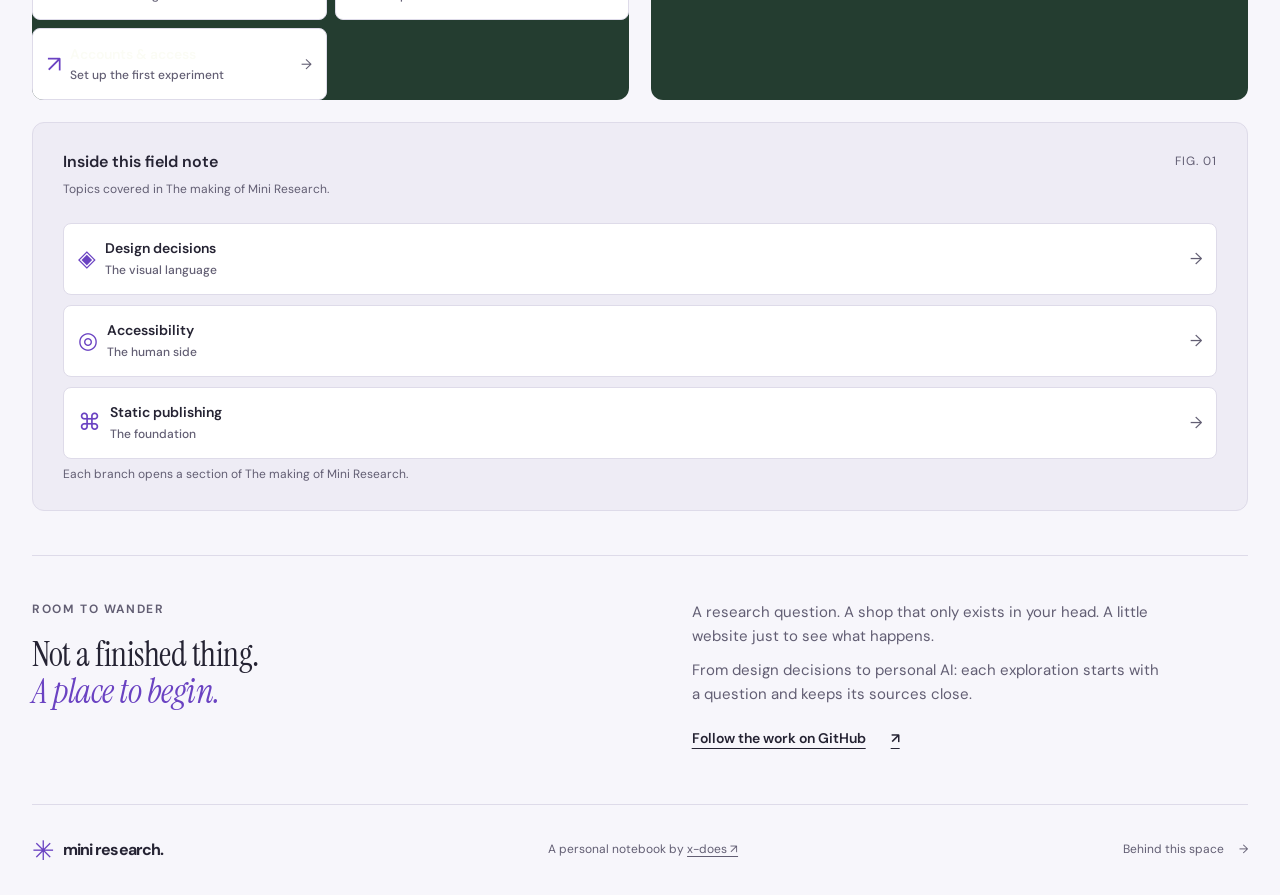
==== commit c1fd0df1: "Add small-model training method for 250k-context conversations" ====
--- a/index.html
+++ b/index.html
@@ -32,13 +32,14 @@
       <p class="search-scope" id="search-scope" hidden>Titles, summaries & connected topics.</p>
       <nav class="section-results" id="section-results" aria-label="Matching sections" hidden></nav>
       <div class="feature-layout catalog-grid" id="results">
-        <article class="project-card" data-search="free gpu inference credits signup accounts access modal lightning fireworks groq training small moe llm agent personal data ram phones quantization" id="project-gpu">
+        <article class="project-card" data-search="free gpu inference credits signup accounts access modal lightning fireworks groq training small moe llm agent personal data ram phones quantization 250k context conversations lora retrieval" id="project-gpu">
           <a class="feature-link" href="research/gpu-credits/" aria-labelledby="gpu-title" aria-describedby="gpu-description">
             <div class="feature-top"><span class="pill">RESEARCH 002</span><span class="feature-time">Research + setup guide</span></div>
             <div class="feature-content"><span class="feature-kicker">PERSONAL AI · UNDER 8 GB RAM</span><h3 id="gpu-title">Free compute.<br><em>A smaller agent.</em></h3><p id="gpu-description">Which signup credits can fund training? A sourced shortlist, a small MoE experiment, and the accounts and access needed to begin.</p></div>
             <div class="feature-bottom"><span>Read the research →</span><span class="feature-number" aria-hidden="true">002</span></div>
           </a>
           <nav class="card-topics" aria-label="GPU research sections">
+            <a class="topic-node" href="research/gpu-credits/training.html" data-project="project-gpu" data-search="training method 250k context conversations small model lora finetuning memory retrieval episodes"><span class="topic-icon" aria-hidden="true">↗</span><span>Training method<small>Learn from long conversations</small></span><span class="topic-arrow" aria-hidden="true">→</span></a>
             <a class="topic-node" href="research/gpu-credits/#offers-worth-investigating" data-project="project-gpu" data-search="free gpu compute inference credits signup modal lightning fireworks"><span class="topic-icon" aria-hidden="true">↗</span><span>Credit shortlist<small>Compute versus inference</small></span><span class="topic-arrow" aria-hidden="true">→</span></a>
             <a class="topic-node" href="research/gpu-credits/accounts.html" data-project="project-gpu" data-search="accounts creation signup access authentication checklist tokens setup"><span class="topic-icon" aria-hidden="true">↗</span><span>Accounts &amp; access<small>Set up the first experiment</small></span><span class="topic-arrow" aria-hidden="true">→</span></a>
           </nav>
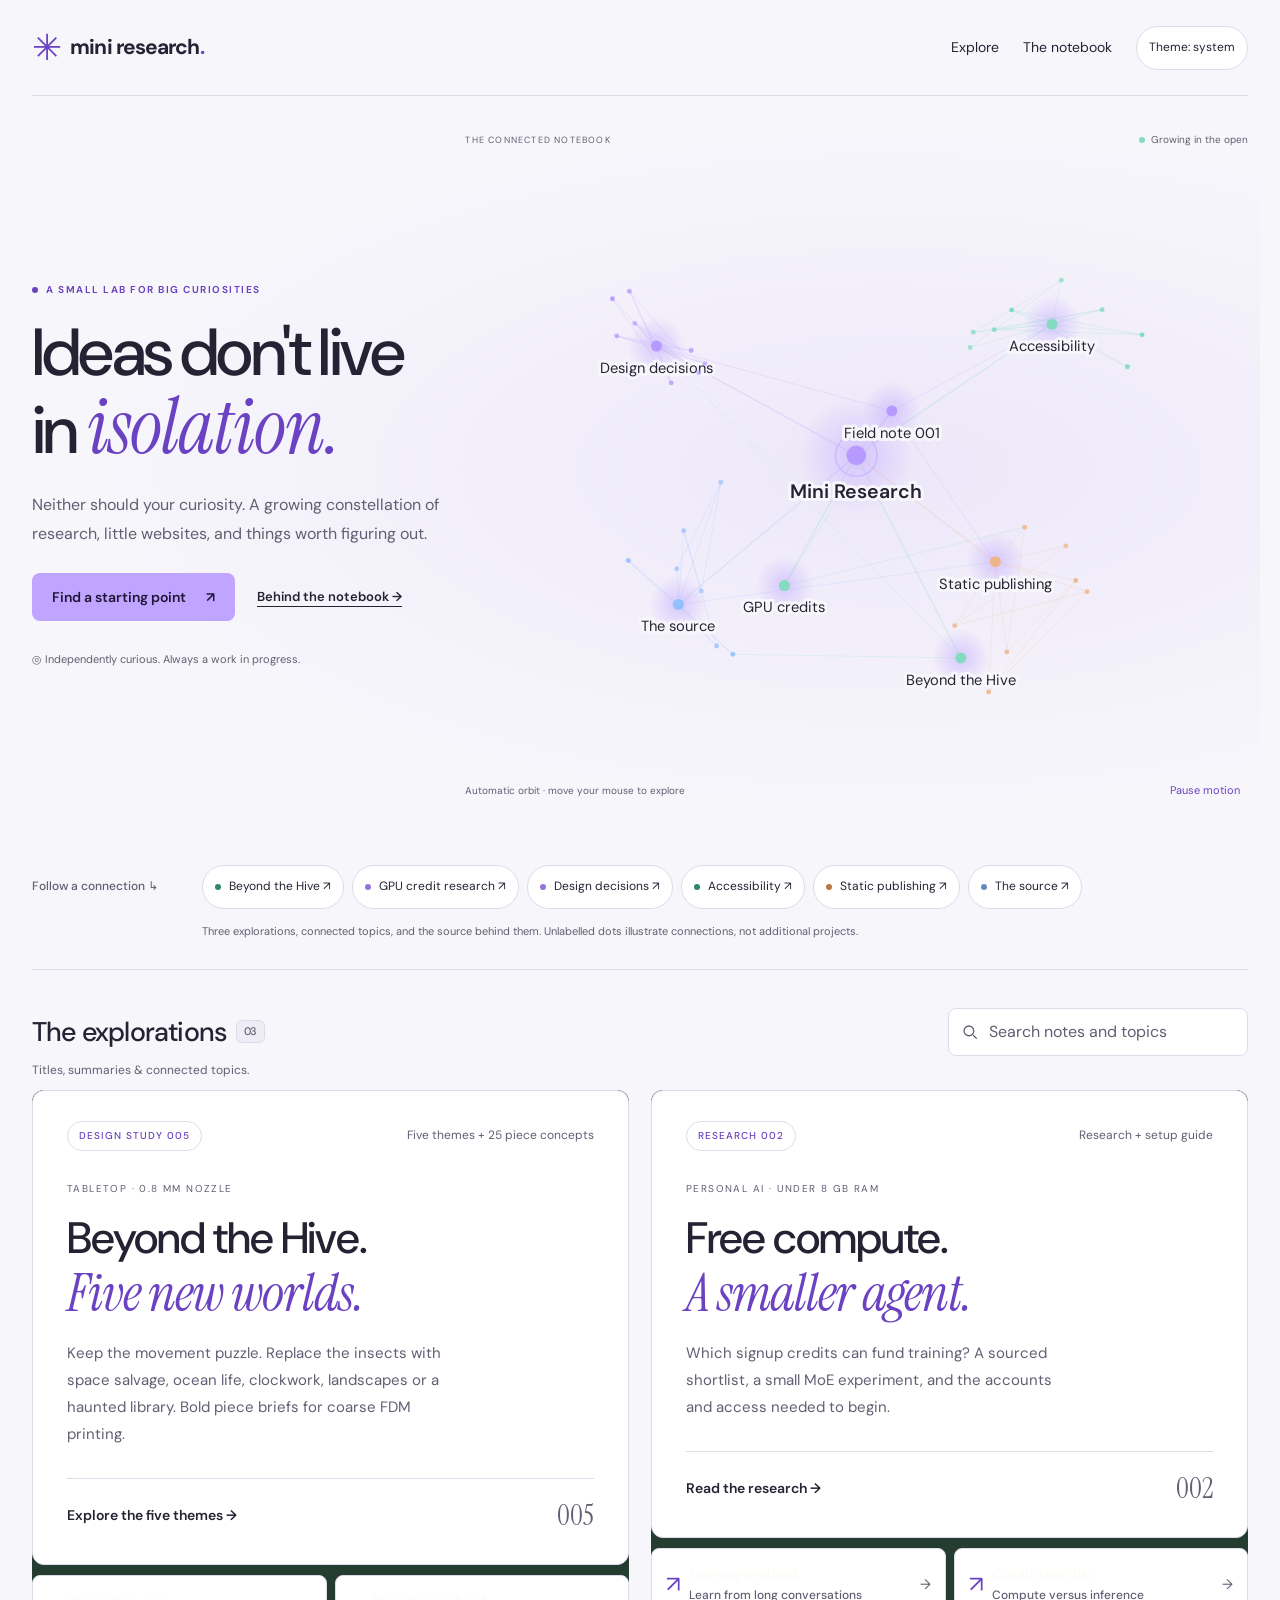
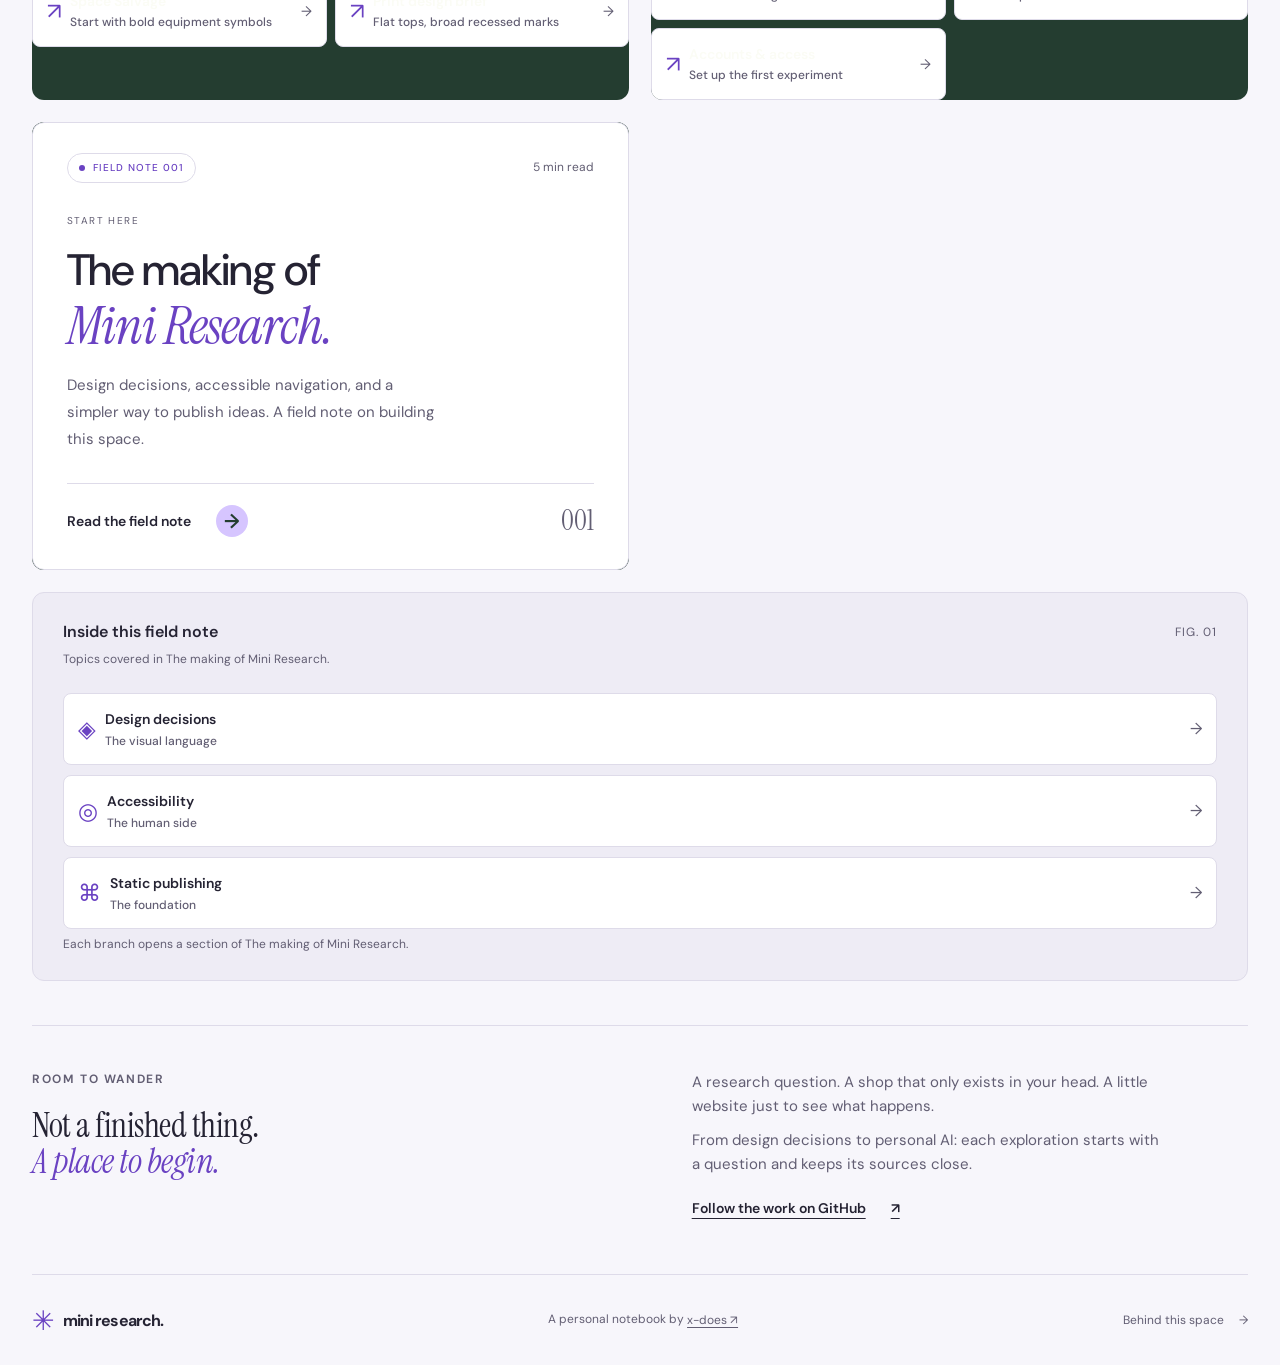
==== commit b922d6ef: "Publish five printable Hive retheme concepts" ====
--- a/index.html
+++ b/index.html
@@ -25,13 +25,25 @@
       <div class="hero-copy"><p class="eyebrow"><span class="status-dot"></span> A SMALL LAB FOR BIG CURIOSITIES</p><h1 id="hero-title">Ideas don't live<br>in <em>isolation.</em></h1><p class="hero-deck">Neither should your curiosity. A growing constellation of research, little websites, and things worth figuring out.</p><div class="hero-actions"><a class="button-primary" href="#explore">Find a starting point <span aria-hidden="true">↗</span></a><a class="text-link" href="research/">Behind the notebook →</a></div><p class="hero-footnote">◎ Independently curious. Always a work in progress.</p></div>
       <div class="graph-panel" aria-labelledby="graph-title"><div class="graph-topline"><span id="graph-title">THE CONNECTED NOTEBOOK</span><span class="graph-live"><span class="status-dot"></span> Growing in the open</span></div><div class="graph-stage"><svg id="knowledge-graph" viewBox="0 0 640 460" aria-hidden="true" focusable="false"><defs><radialGradient id="node-glow"><stop stop-color="#b69aff" stop-opacity=".45"/><stop offset="1" stop-color="#b69aff" stop-opacity="0"/></radialGradient></defs><g id="graph-edges"></g><g id="graph-nodes"></g></svg><div class="graph-fallback">✳<span>Every idea is a starting point.<br>Follow a connection below.</span></div></div><div class="graph-bottomline"><span id="graph-hint">Automatic orbit · move your mouse to explore</span><div class="graph-controls"><button id="graph-tilt" type="button" hidden>Enable tilt</button><button id="graph-pause" type="button" aria-pressed="false" hidden>Pause motion</button></div></div></div>
     </section>
-    <section class="connections wrap" aria-labelledby="connections-title"><h2 id="connections-title">Follow a connection ↳</h2><div class="connection-links"><a href="research/gpu-credits/"><span class="connection-dot violet"></span>GPU credit research ↗</a><a href="research/#decisions"><span class="connection-dot violet"></span>Design decisions ↗</a><a href="research/#accessibility"><span class="connection-dot mint"></span>Accessibility ↗</a><a href="research/#foundation"><span class="connection-dot peach"></span>Static publishing ↗</a><a href="https://github.com/x-does/mini_research"><span class="connection-dot blue"></span>The source ↗</a></div><p>Two explorations, connected topics, and the source behind them. Unlabelled dots illustrate connections, not additional projects.</p></section>
+    <section class="connections wrap" aria-labelledby="connections-title"><h2 id="connections-title">Follow a connection ↳</h2><div class="connection-links"><a href="research/hive-alternatives/"><span class="connection-dot mint"></span>Beyond the Hive ↗</a><a href="research/gpu-credits/"><span class="connection-dot violet"></span>GPU credit research ↗</a><a href="research/#decisions"><span class="connection-dot violet"></span>Design decisions ↗</a><a href="research/#accessibility"><span class="connection-dot mint"></span>Accessibility ↗</a><a href="research/#foundation"><span class="connection-dot peach"></span>Static publishing ↗</a><a href="https://github.com/x-does/mini_research"><span class="connection-dot blue"></span>The source ↗</a></div><p>Three explorations, connected topics, and the source behind them. Unlabelled dots illustrate connections, not additional projects.</p></section>
     <section class="explore wrap" id="explore" aria-labelledby="explore-title">
-      <div class="collection-bar"><h2 id="explore-title">The explorations <span class="count-badge">02</span></h2><div class="search-controls" id="search-controls" role="search" aria-label="Search explorations" hidden><div class="search-box"><svg viewBox="0 0 24 24" aria-hidden="true"><circle cx="10.5" cy="10.5" r="6.5"/><path d="m16 16 5 5"/></svg><label class="sr-only" for="search">Search notes and topics</label><input id="search" type="search" placeholder="Search notes and topics" autocomplete="off" aria-controls="results section-results"><button id="clear-search" type="button" hidden aria-label="Clear search">×</button></div></div></div>
+      <div class="collection-bar"><h2 id="explore-title">The explorations <span class="count-badge">03</span></h2><div class="search-controls" id="search-controls" role="search" aria-label="Search explorations" hidden><div class="search-box"><svg viewBox="0 0 24 24" aria-hidden="true"><circle cx="10.5" cy="10.5" r="6.5"/><path d="m16 16 5 5"/></svg><label class="sr-only" for="search">Search notes and topics</label><input id="search" type="search" placeholder="Search notes and topics" autocomplete="off" aria-controls="results section-results"><button id="clear-search" type="button" hidden aria-label="Clear search">×</button></div></div></div>
       <p class="search-status" id="result-count" role="status" aria-live="polite" hidden></p>
       <p class="search-scope" id="search-scope" hidden>Titles, summaries & connected topics.</p>
       <nav class="section-results" id="section-results" aria-label="Matching sections" hidden></nav>
       <div class="feature-layout catalog-grid" id="results">
+        <article class="project-card" id="project-hive-alternatives" data-search="hive alternatives retheme themes non-insect board game pieces 0.8mm nozzle 3d print space salvage ocean depths clockwork city living landscapes haunted library council">
+          <a class="feature-link" href="research/hive-alternatives/" aria-labelledby="alternatives-title" aria-describedby="alternatives-description">
+            <div class="feature-top"><span class="pill">DESIGN STUDY 005</span><span class="feature-time">Five themes + 25 piece concepts</span></div>
+            <div class="feature-content"><span class="feature-kicker">TABLETOP · 0.8 MM NOZZLE</span><h3 id="alternatives-title">Beyond the Hive.<br><em>Five new worlds.</em></h3><p id="alternatives-description">Keep the movement puzzle. Replace the insects with space salvage, ocean life, clockwork, landscapes or a haunted library. Bold piece briefs for coarse FDM printing.</p></div>
+            <div class="feature-bottom"><span>Explore the five themes →</span><span class="feature-number" aria-hidden="true">005</span></div>
+          </a>
+          <nav class="card-topics" aria-label="Hive alternatives sections">
+            <a class="topic-node" href="research/hive-alternatives/#space" data-project="project-hive-alternatives" data-search="space salvage reactor salvage runner crawler jump drive surveyor pieces retheme"><span class="topic-icon" aria-hidden="true">↗</span><span>Space Salvage<small>Start with bold equipment symbols</small></span><span class="topic-arrow" aria-hidden="true">→</span></a>
+            <a class="topic-node" href="research/hive-alternatives/#printing" data-project="project-hive-alternatives" data-search="0.8 0.8mm nozzle print printing fdm engraving flat stacking dimensions"><span class="topic-icon" aria-hidden="true">↗</span><span>Print design brief<small>Flat tops, broad recessed marks</small></span><span class="topic-arrow" aria-hidden="true">→</span></a>
+          </nav>
+        </article>
+
         <article class="project-card" data-search="free gpu inference credits signup accounts access modal lightning fireworks groq training small moe llm agent personal data ram phones quantization 250k context conversations lora retrieval" id="project-gpu">
           <a class="feature-link" href="research/gpu-credits/" aria-labelledby="gpu-title" aria-describedby="gpu-description">
             <div class="feature-top"><span class="pill">RESEARCH 002</span><span class="feature-time">Research + setup guide</span></div>
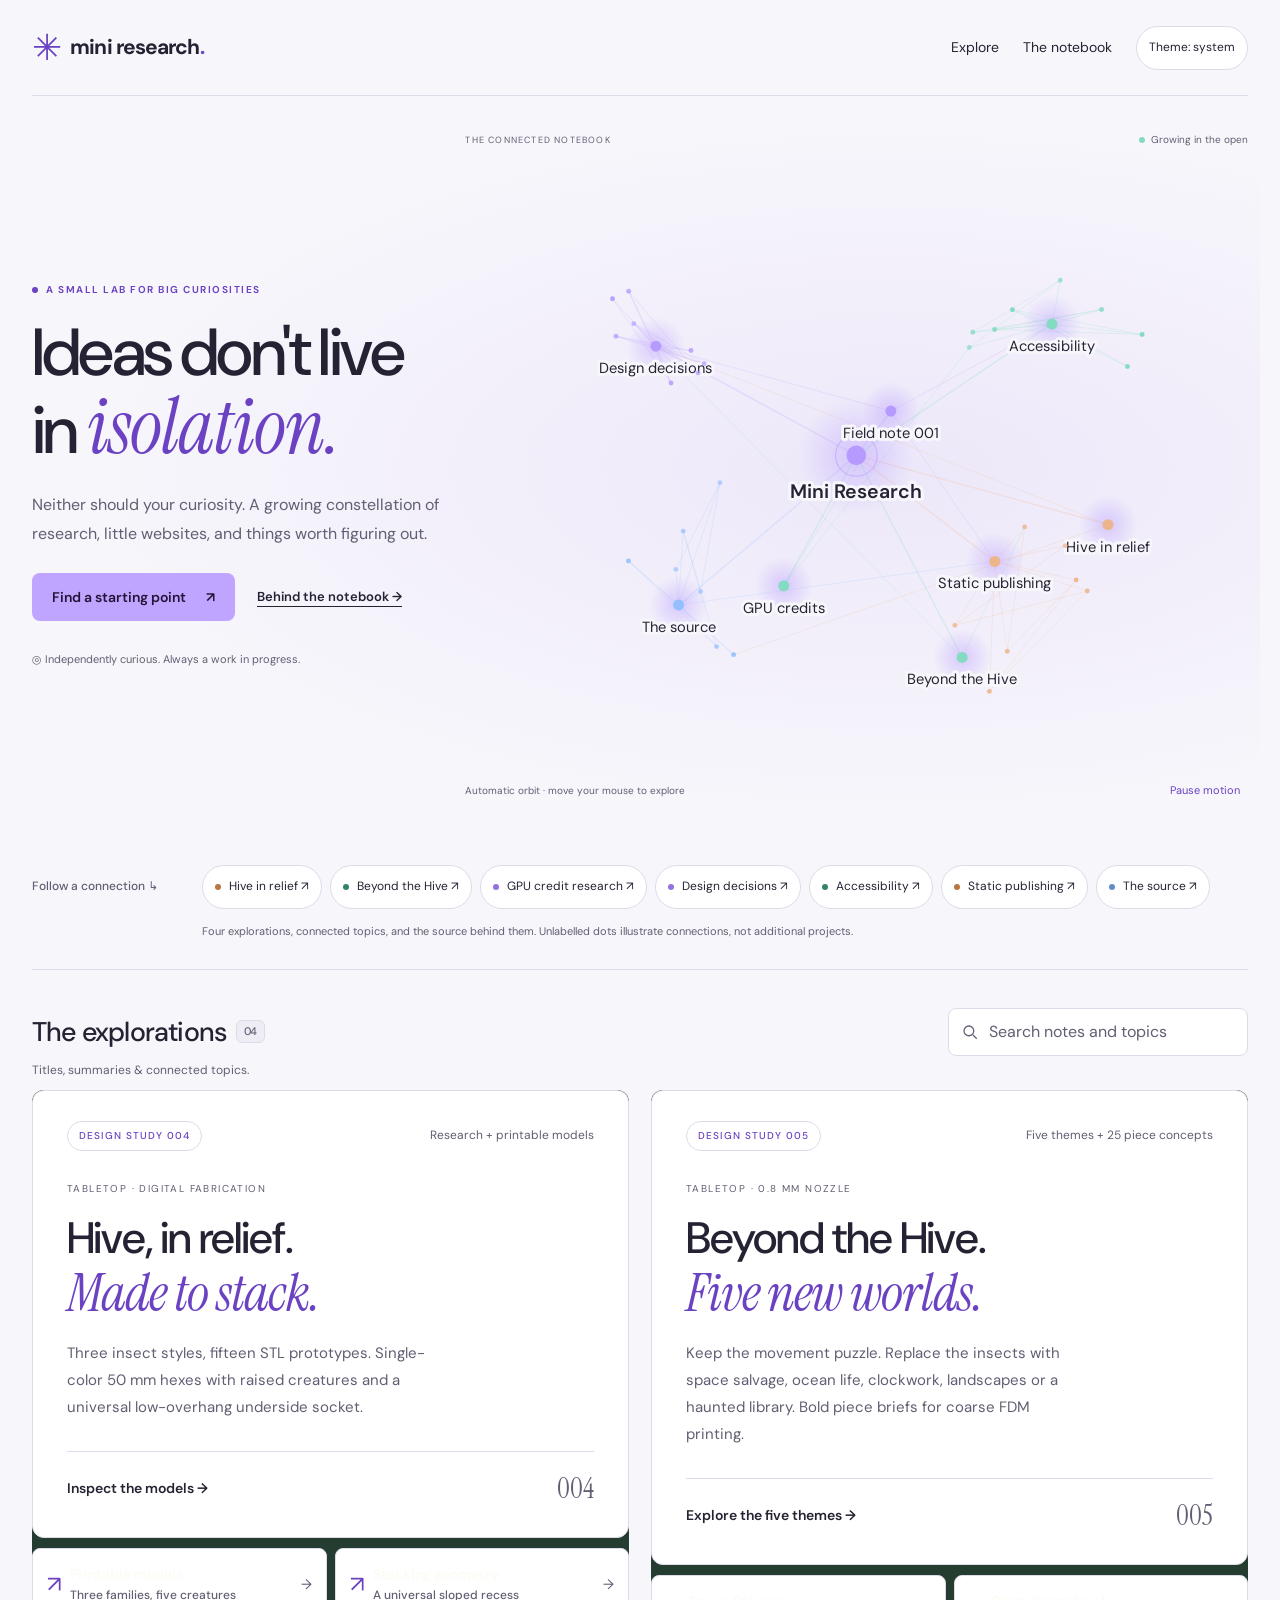
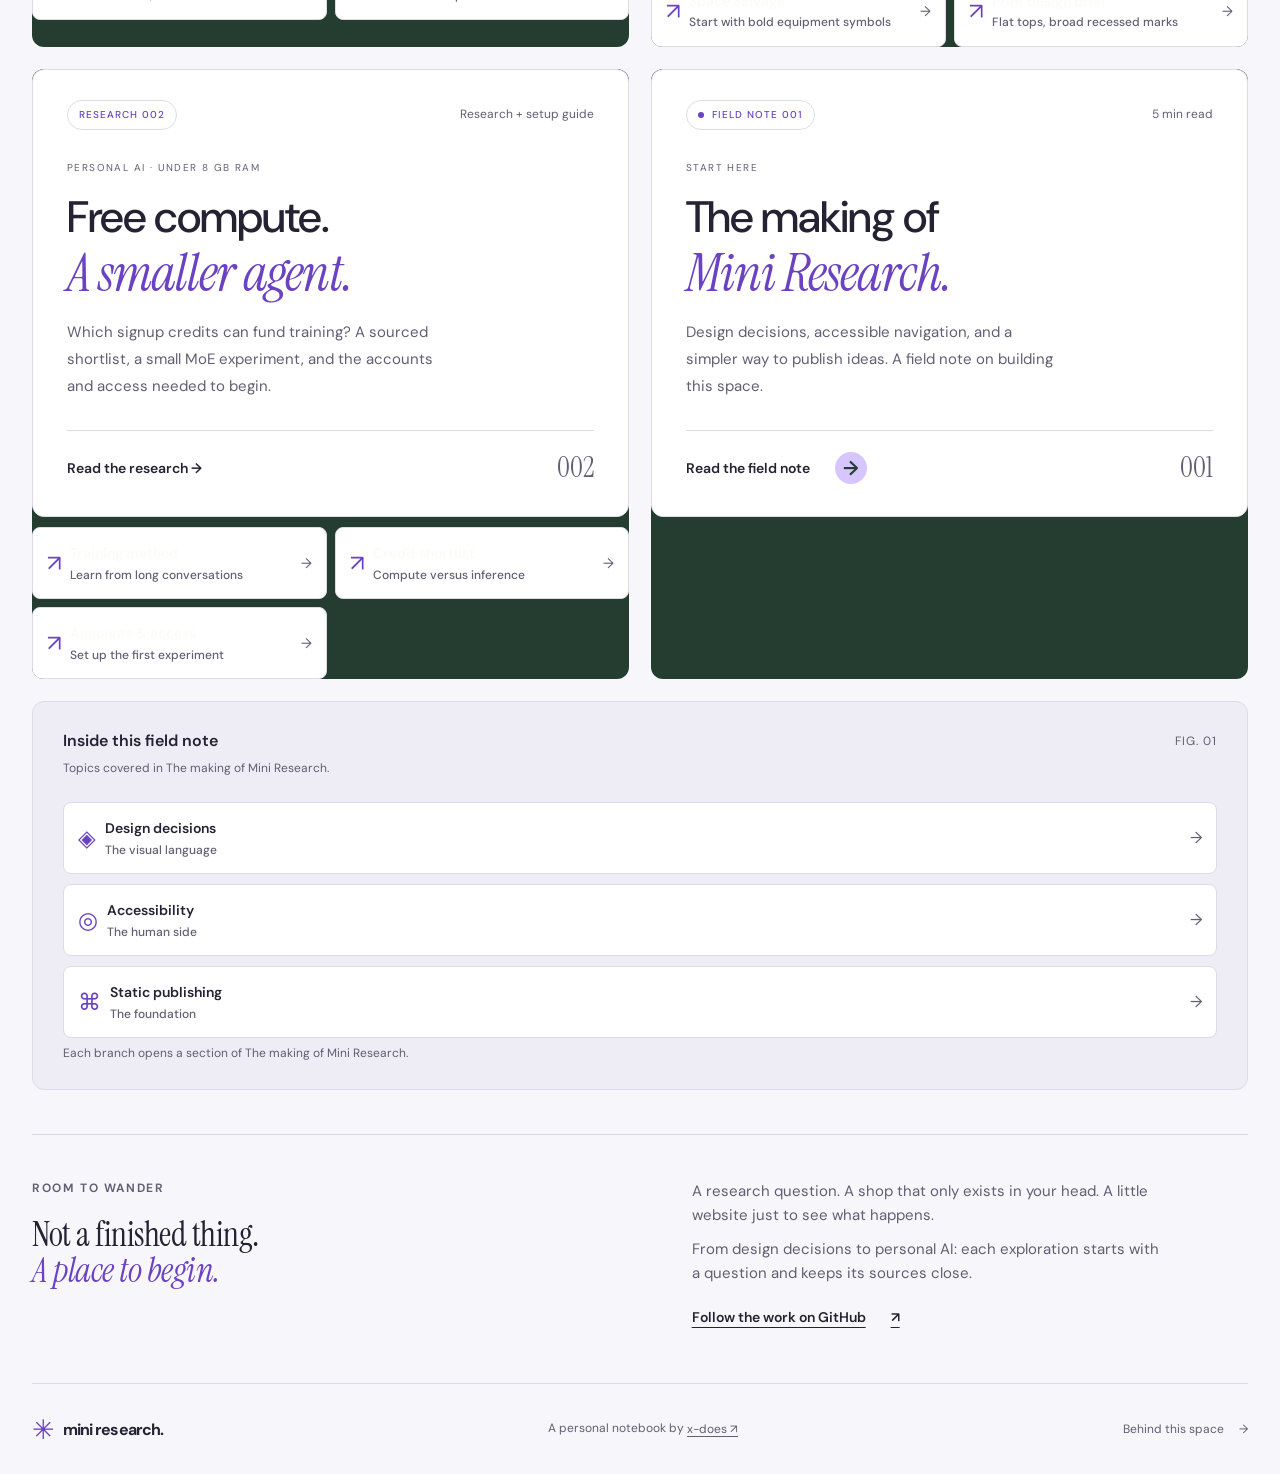
==== commit 9e8d1f96: "Publish Hive relief study and fifteen printable insect models" ====
--- a/index.html
+++ b/index.html
@@ -25,13 +25,25 @@
       <div class="hero-copy"><p class="eyebrow"><span class="status-dot"></span> A SMALL LAB FOR BIG CURIOSITIES</p><h1 id="hero-title">Ideas don't live<br>in <em>isolation.</em></h1><p class="hero-deck">Neither should your curiosity. A growing constellation of research, little websites, and things worth figuring out.</p><div class="hero-actions"><a class="button-primary" href="#explore">Find a starting point <span aria-hidden="true">↗</span></a><a class="text-link" href="research/">Behind the notebook →</a></div><p class="hero-footnote">◎ Independently curious. Always a work in progress.</p></div>
       <div class="graph-panel" aria-labelledby="graph-title"><div class="graph-topline"><span id="graph-title">THE CONNECTED NOTEBOOK</span><span class="graph-live"><span class="status-dot"></span> Growing in the open</span></div><div class="graph-stage"><svg id="knowledge-graph" viewBox="0 0 640 460" aria-hidden="true" focusable="false"><defs><radialGradient id="node-glow"><stop stop-color="#b69aff" stop-opacity=".45"/><stop offset="1" stop-color="#b69aff" stop-opacity="0"/></radialGradient></defs><g id="graph-edges"></g><g id="graph-nodes"></g></svg><div class="graph-fallback">✳<span>Every idea is a starting point.<br>Follow a connection below.</span></div></div><div class="graph-bottomline"><span id="graph-hint">Automatic orbit · move your mouse to explore</span><div class="graph-controls"><button id="graph-tilt" type="button" hidden>Enable tilt</button><button id="graph-pause" type="button" aria-pressed="false" hidden>Pause motion</button></div></div></div>
     </section>
-    <section class="connections wrap" aria-labelledby="connections-title"><h2 id="connections-title">Follow a connection ↳</h2><div class="connection-links"><a href="research/hive-alternatives/"><span class="connection-dot mint"></span>Beyond the Hive ↗</a><a href="research/gpu-credits/"><span class="connection-dot violet"></span>GPU credit research ↗</a><a href="research/#decisions"><span class="connection-dot violet"></span>Design decisions ↗</a><a href="research/#accessibility"><span class="connection-dot mint"></span>Accessibility ↗</a><a href="research/#foundation"><span class="connection-dot peach"></span>Static publishing ↗</a><a href="https://github.com/x-does/mini_research"><span class="connection-dot blue"></span>The source ↗</a></div><p>Three explorations, connected topics, and the source behind them. Unlabelled dots illustrate connections, not additional projects.</p></section>
+    <section class="connections wrap" aria-labelledby="connections-title"><h2 id="connections-title">Follow a connection ↳</h2><div class="connection-links"><a href="research/hive-printable/"><span class="connection-dot peach"></span>Hive in relief ↗</a><a href="research/hive-alternatives/"><span class="connection-dot mint"></span>Beyond the Hive ↗</a><a href="research/gpu-credits/"><span class="connection-dot violet"></span>GPU credit research ↗</a><a href="research/#decisions"><span class="connection-dot violet"></span>Design decisions ↗</a><a href="research/#accessibility"><span class="connection-dot mint"></span>Accessibility ↗</a><a href="research/#foundation"><span class="connection-dot peach"></span>Static publishing ↗</a><a href="https://github.com/x-does/mini_research"><span class="connection-dot blue"></span>The source ↗</a></div><p>Four explorations, connected topics, and the source behind them. Unlabelled dots illustrate connections, not additional projects.</p></section>
     <section class="explore wrap" id="explore" aria-labelledby="explore-title">
-      <div class="collection-bar"><h2 id="explore-title">The explorations <span class="count-badge">03</span></h2><div class="search-controls" id="search-controls" role="search" aria-label="Search explorations" hidden><div class="search-box"><svg viewBox="0 0 24 24" aria-hidden="true"><circle cx="10.5" cy="10.5" r="6.5"/><path d="m16 16 5 5"/></svg><label class="sr-only" for="search">Search notes and topics</label><input id="search" type="search" placeholder="Search notes and topics" autocomplete="off" aria-controls="results section-results"><button id="clear-search" type="button" hidden aria-label="Clear search">×</button></div></div></div>
+      <div class="collection-bar"><h2 id="explore-title">The explorations <span class="count-badge">04</span></h2><div class="search-controls" id="search-controls" role="search" aria-label="Search explorations" hidden><div class="search-box"><svg viewBox="0 0 24 24" aria-hidden="true"><circle cx="10.5" cy="10.5" r="6.5"/><path d="m16 16 5 5"/></svg><label class="sr-only" for="search">Search notes and topics</label><input id="search" type="search" placeholder="Search notes and topics" autocomplete="off" aria-controls="results section-results"><button id="clear-search" type="button" hidden aria-label="Clear search">×</button></div></div></div>
       <p class="search-status" id="result-count" role="status" aria-live="polite" hidden></p>
       <p class="search-scope" id="search-scope" hidden>Titles, summaries & connected topics.</p>
       <nav class="section-results" id="section-results" aria-label="Matching sections" hidden></nav>
       <div class="feature-layout catalog-grid" id="results">
+        <article class="project-card" id="project-hive" data-search="hive game hex hexagon hexagonal insect insects 3d print printing printable stl models relief stack socket single color queen ant beetle grasshopper spider council">
+          <a class="feature-link" href="research/hive-printable/" aria-labelledby="hive-title" aria-describedby="hive-description">
+            <div class="feature-top"><span class="pill">DESIGN STUDY 004</span><span class="feature-time">Research + printable models</span></div>
+            <div class="feature-content"><span class="feature-kicker">TABLETOP · DIGITAL FABRICATION</span><h3 id="hive-title">Hive, in relief.<br><em>Made to stack.</em></h3><p id="hive-description">Three insect styles, fifteen STL prototypes. Single-color 50 mm hexes with raised creatures and a universal low-overhang underside socket.</p></div>
+            <div class="feature-bottom"><span>Inspect the models →</span><span class="feature-number" aria-hidden="true">004</span></div>
+          </a>
+          <nav class="card-topics" aria-label="Hive design sections">
+            <a class="topic-node" href="research/hive-printable/#models" data-project="project-hive" data-search="download stl models 3d print rounded faceted terraced insect"><span class="topic-icon" aria-hidden="true">↗</span><span>Printable models<small>Three families, five creatures</small></span><span class="topic-arrow" aria-hidden="true">→</span></a>
+            <a class="topic-node" href="research/hive-printable/#stacking" data-project="project-hive" data-search="stack socket negative hole overhang clearance 45 degrees geometry"><span class="topic-icon" aria-hidden="true">↗</span><span>Stacking geometry<small>A universal sloped recess</small></span><span class="topic-arrow" aria-hidden="true">→</span></a>
+          </nav>
+        </article>
+
         <article class="project-card" id="project-hive-alternatives" data-search="hive alternatives retheme themes non-insect board game pieces 0.8mm nozzle 3d print space salvage ocean depths clockwork city living landscapes haunted library council">
           <a class="feature-link" href="research/hive-alternatives/" aria-labelledby="alternatives-title" aria-describedby="alternatives-description">
             <div class="feature-top"><span class="pill">DESIGN STUDY 005</span><span class="feature-time">Five themes + 25 piece concepts</span></div>
